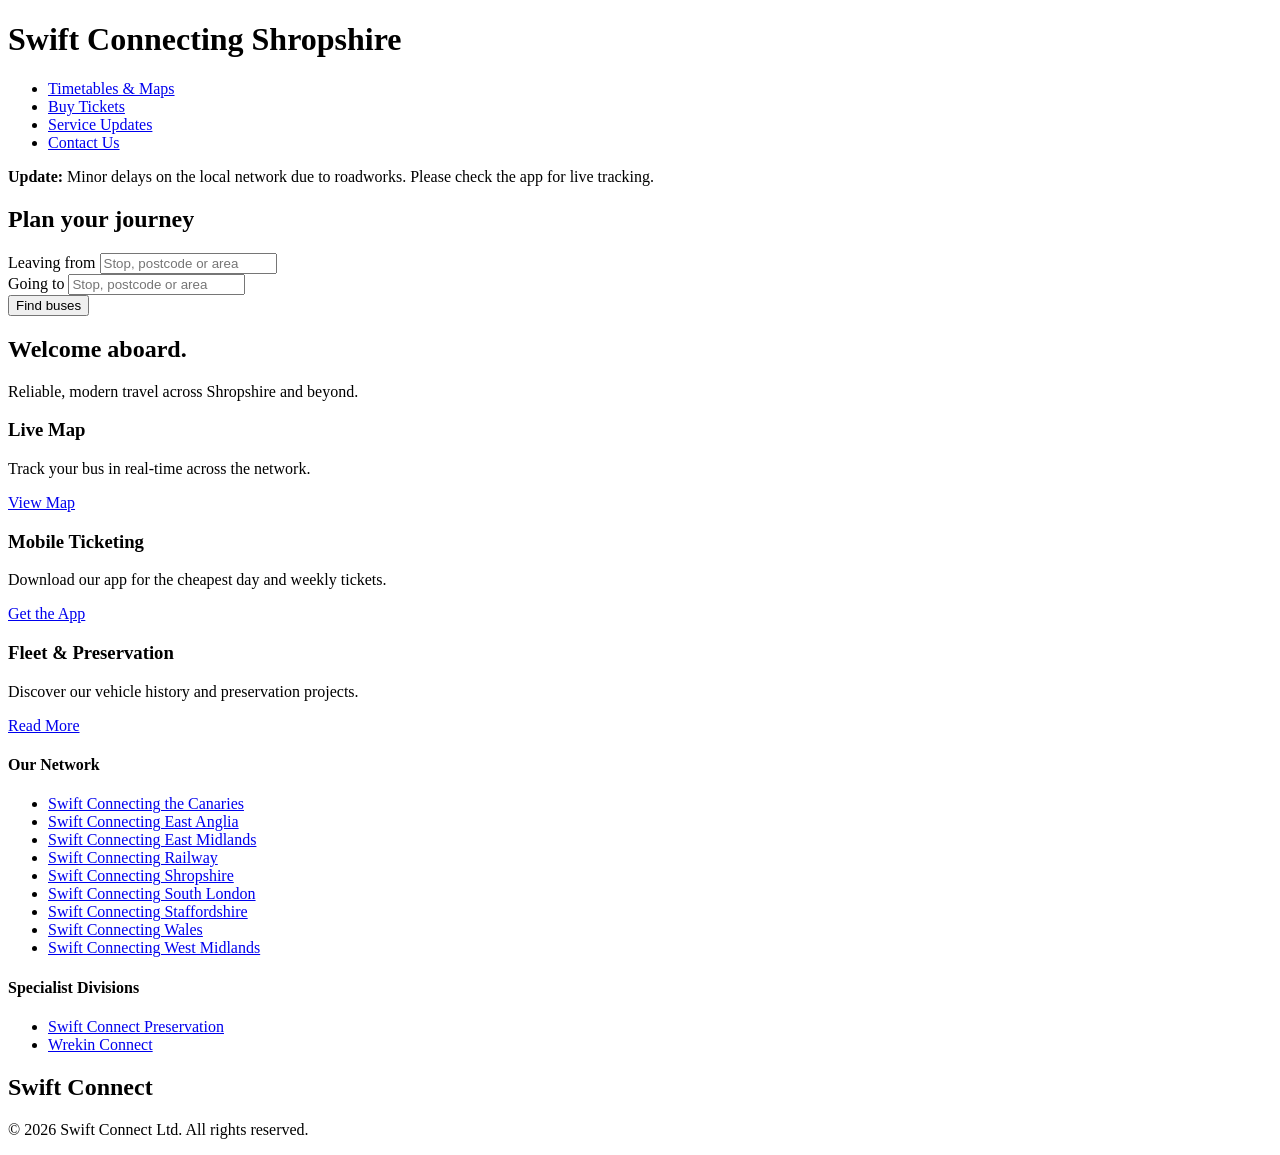
==== index.html @ 9da5bd1e "Rename index to index.html" ====
<!DOCTYPE html>
<html lang="en">
<head>
    <meta charset="UTF-8">
    <meta name="viewport" content="width=device-width, initial-scale=1.0">
    <title>Swift Connecting Shropshire | Swift Connect</title>
    <link rel="stylesheet" href="style.css">
</head>
<body>

    <!-- Top Navigation -->
    <header class="site-header">
        <div class="container header-container">
            <div class="brand-logo">
                <h1>Swift <span>Connecting Shropshire</span></h1>
            </div>
            <nav class="main-nav">
                <ul>
                    <li><a href="#">Timetables & Maps</a></li>
                    <li><a href="#">Buy Tickets</a></li>
                    <li><a href="#">Service Updates</a></li>
                    <li><a href="#">Contact Us</a></li>
                </ul>
            </nav>
        </div>
    </header>

    <!-- Service Alert Banner -->
    <div class="service-alert">
        <div class="container">
            <strong>Update:</strong> Minor delays on the local network due to roadworks. Please check the app for live tracking.
        </div>
    </div>

    <!-- Hero / Journey Planner Section -->
    <section class="hero-section">
        <div class="container hero-content">
            <div class="journey-planner">
                <h2>Plan your journey</h2>
                <form action="#" method="GET">
                    <div class="input-group">
                        <label for="from">Leaving from</label>
                        <input type="text" id="from" placeholder="Stop, postcode or area">
                    </div>
                    <div class="input-group">
                        <label for="to">Going to</label>
                        <input type="text" id="to" placeholder="Stop, postcode or area">
                    </div>
                    <button type="submit" class="btn-primary">Find buses</button>
                </form>
            </div>
            <div class="hero-text">
                <h2>Welcome aboard.</h2>
                <p>Reliable, modern travel across Shropshire and beyond.</p>
            </div>
        </div>
    </section>

    <!-- Quick Links Grid -->
    <section class="quick-links container">
        <div class="card">
            <h3>Live Map</h3>
            <p>Track your bus in real-time across the network.</p>
            <a href="#" class="btn-secondary">View Map</a>
        </div>
        <div class="card">
            <h3>Mobile Ticketing</h3>
            <p>Download our app for the cheapest day and weekly tickets.</p>
            <a href="#" class="btn-secondary">Get the App</a>
        </div>
        <div class="card">
            <h3>Fleet & Preservation</h3>
            <p>Discover our vehicle history and preservation projects.</p>
            <a href="#" class="btn-secondary">Read More</a>
        </div>
    </section>

    <!-- Footer with Network Links -->
    <footer class="site-footer">
        <div class="container footer-grid">
            <div class="footer-col">
                <h4>Our Network</h4>
                <ul class="operator-list">
                    <li><a href="#">Swift Connecting the Canaries</a></li>
                    <li><a href="#">Swift Connecting East Anglia</a></li>
                    <li><a href="#">Swift Connecting East Midlands</a></li>
                    <li><a href="#">Swift Connecting Railway</a></li>
                    <li><a href="#">Swift Connecting Shropshire</a></li>
                    <li><a href="#">Swift Connecting South London</a></li>
                    <li><a href="#">Swift Connecting Staffordshire</a></li>
                    <li><a href="#">Swift Connecting Wales</a></li>
                    <li><a href="#">Swift Connecting West Midlands</a></li>
                </ul>
            </div>
            <div class="footer-col">
                <h4>Specialist Divisions</h4>
                <ul class="operator-list">
                    <li><a href="#">Swift Connect Preservation</a></li>
                    <li><a href="#">Wrekin Connect</a></li>
                </ul>
            </div>
            <div class="footer-col brand-col">
                <h2>Swift Connect</h2>
                <p>&copy; 2026 Swift Connect Ltd. All rights reserved.</p>
            </div>
        </div>
    </footer>

</body>
</html>
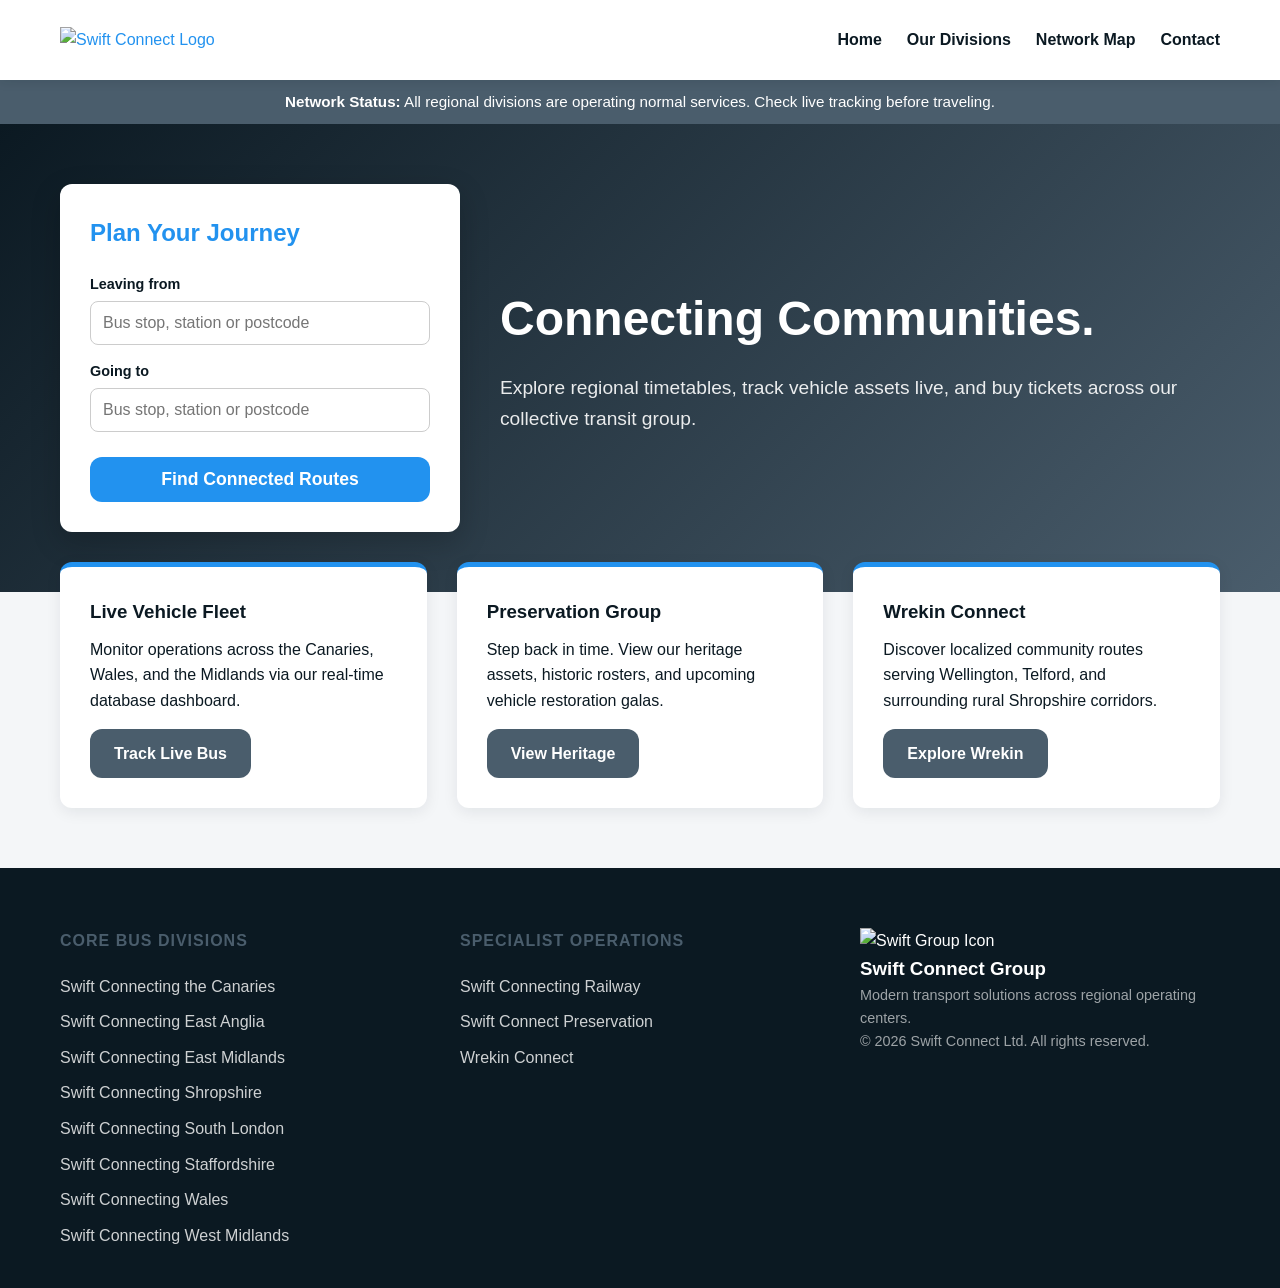
==== commit e56fa171: "Update index.html for branding and content changes" ====
--- a/index.html
+++ b/index.html
@@ -3,105 +3,104 @@
 <head>
     <meta charset="UTF-8">
     <meta name="viewport" content="width=device-width, initial-scale=1.0">
-    <title>Swift Connecting Shropshire | Swift Connect</title>
+    <title>Swift Connect | Home</title>
     <link rel="stylesheet" href="style.css">
 </head>
-<body>
+<body data-theme="swift-base">
 
-    <!-- Top Navigation -->
     <header class="site-header">
         <div class="container header-container">
             <div class="brand-logo">
-                <h1>Swift <span>Connecting Shropshire</span></h1>
+                <a href="index.html">
+                    <img src="frontswiftlogo_new.png" alt="Swift Connect Logo" class="nav-logo">
+                </a>
             </div>
             <nav class="main-nav">
                 <ul>
-                    <li><a href="#">Timetables & Maps</a></li>
-                    <li><a href="#">Buy Tickets</a></li>
-                    <li><a href="#">Service Updates</a></li>
-                    <li><a href="#">Contact Us</a></li>
+                    <li><a href="index.html" class="active">Home</a></li>
+                    <li><a href="#network">Our Divisions</a></li>
+                    <li><a href="#">Network Map</a></li>
+                    <li><a href="#">Contact</a></li>
                 </ul>
             </nav>
         </div>
     </header>
 
-    <!-- Service Alert Banner -->
     <div class="service-alert">
         <div class="container">
-            <strong>Update:</strong> Minor delays on the local network due to roadworks. Please check the app for live tracking.
+            <strong>Network Status:</strong> All regional divisions are operating normal services. Check live tracking before traveling.
         </div>
     </div>
 
-    <!-- Hero / Journey Planner Section -->
     <section class="hero-section">
         <div class="container hero-content">
             <div class="journey-planner">
-                <h2>Plan your journey</h2>
-                <form action="#" method="GET">
+                <h2>Plan Your Journey</h2>
+                <form onsubmit="event.preventDefault();">
                     <div class="input-group">
                         <label for="from">Leaving from</label>
-                        <input type="text" id="from" placeholder="Stop, postcode or area">
+                        <input type="text" id="from" placeholder="Bus stop, station or postcode">
                     </div>
                     <div class="input-group">
                         <label for="to">Going to</label>
-                        <input type="text" id="to" placeholder="Stop, postcode or area">
+                        <input type="text" id="to" placeholder="Bus stop, station or postcode">
                     </div>
-                    <button type="submit" class="btn-primary">Find buses</button>
+                    <button type="submit" class="btn-primary">Find Connected Routes</button>
                 </form>
             </div>
             <div class="hero-text">
-                <h2>Welcome aboard.</h2>
-                <p>Reliable, modern travel across Shropshire and beyond.</p>
+                <h2>Connecting Communities.</h2>
+                <p>Explore regional timetables, track vehicle assets live, and buy tickets across our collective transit group.</p>
             </div>
         </div>
     </section>
 
-    <!-- Quick Links Grid -->
-    <section class="quick-links container">
+    <main class="container quick-links">
         <div class="card">
-            <h3>Live Map</h3>
-            <p>Track your bus in real-time across the network.</p>
-            <a href="#" class="btn-secondary">View Map</a>
+            <h3>Live Vehicle Fleet</h3>
+            <p>Monitor operations across the Canaries, Wales, and the Midlands via our real-time database dashboard.</p>
+            <a href="#" class="btn-secondary">Track Live Bus</a>
         </div>
         <div class="card">
-            <h3>Mobile Ticketing</h3>
-            <p>Download our app for the cheapest day and weekly tickets.</p>
-            <a href="#" class="btn-secondary">Get the App</a>
+            <h3>Preservation Group</h3>
+            <p>Step back in time. View our heritage assets, historic rosters, and upcoming vehicle restoration galas.</p>
+            <a href="operator.html?op=Swift Connect Preservation" class="btn-secondary">View Heritage</a>
         </div>
         <div class="card">
-            <h3>Fleet & Preservation</h3>
-            <p>Discover our vehicle history and preservation projects.</p>
-            <a href="#" class="btn-secondary">Read More</a>
+            <h3>Wrekin Connect</h3>
+            <p>Discover localized community routes serving Wellington, Telford, and surrounding rural Shropshire corridors.</p>
+            <a href="operator.html?op=Wrekin Connect" class="btn-secondary">Explore Wrekin</a>
         </div>
-    </section>
+    </main>
 
-    <!-- Footer with Network Links -->
-    <footer class="site-footer">
+    <footer id="network" class="site-footer">
         <div class="container footer-grid">
             <div class="footer-col">
-                <h4>Our Network</h4>
+                <h4>Core Bus Divisions</h4>
                 <ul class="operator-list">
-                    <li><a href="#">Swift Connecting the Canaries</a></li>
-                    <li><a href="#">Swift Connecting East Anglia</a></li>
-                    <li><a href="#">Swift Connecting East Midlands</a></li>
-                    <li><a href="#">Swift Connecting Railway</a></li>
-                    <li><a href="#">Swift Connecting Shropshire</a></li>
-                    <li><a href="#">Swift Connecting South London</a></li>
-                    <li><a href="#">Swift Connecting Staffordshire</a></li>
-                    <li><a href="#">Swift Connecting Wales</a></li>
-                    <li><a href="#">Swift Connecting West Midlands</a></li>
+                    <li><a href="operator.html?op=Swift Connecting the Canaries">Swift Connecting the Canaries</a></li>
+                    <li><a href="operator.html?op=Swift Connecting East Anglia">Swift Connecting East Anglia</a></li>
+                    <li><a href="operator.html?op=Swift Connecting East Midlands">Swift Connecting East Midlands</a></li>
+                    <li><a href="operator.html?op=Swift Connecting Shropshire">Swift Connecting Shropshire</a></li>
+                    <li><a href="operator.html?op=Swift Connecting South London">Swift Connecting South London</a></li>
+                    <li><a href="operator.html?op=Swift Connecting Staffordshire">Swift Connecting Staffordshire</a></li>
+                    <li><a href="operator.html?op=Swift Connecting Wales">Swift Connecting Wales</a></li>
+                    <li><a href="operator.html?op=Swift Connecting West Midlands">Swift Connecting West Midlands</a></li>
                 </ul>
             </div>
             <div class="footer-col">
-                <h4>Specialist Divisions</h4>
+                <h4>Specialist Operations</h4>
                 <ul class="operator-list">
-                    <li><a href="#">Swift Connect Preservation</a></li>
-                    <li><a href="#">Wrekin Connect</a></li>
+                    <li><a href="operator.html?op=Swift Connecting Railway">Swift Connecting Railway</a></li>
+                    <li><a href="operator.html?op=Swift Connect Preservation">Swift Connect Preservation</a></li>
+                    <li><a href="operator.html?op=Wrekin Connect">Wrekin Connect</a></li>
                 </ul>
             </div>
             <div class="footer-col brand-col">
-                <h2>Swift Connect</h2>
-                <p>&copy; 2026 Swift Connect Ltd. All rights reserved.</p>
+                <img src="swift_white.png" alt="Swift Group Icon" class="footer-logo">
+                <h3>Swift Connect Group</h3>
+                <p>Modern transport solutions across regional operating centers.</p>
+                <p class="copyright">&copy; 2026 Swift Connect Ltd. All rights reserved.</p>
             </div>
         </div>
     </footer>
--- a/style.css
+++ b/style.css
@@ -0,0 +1,303 @@
+/* --- THEME VARIABLES (Base Swift Livery) --- */
+:root {
+    /* Mapped from image_5736ff.jpg "Swift" column */
+    --clr-bluebird: #2292ef;
+    --clr-wood-pigeon: #4a5d6c;
+    --clr-jackdaw: #0b1922;
+    --clr-herring-gull: #ffffff;
+    
+    /* Functional assignments */
+    --primary: var(--clr-bluebird);
+    --secondary: var(--clr-wood-pigeon);
+    --dark: var(--clr-jackdaw);
+    --light: var(--clr-herring-gull);
+    --bg-page: #f4f6f8;
+    
+    --radius-soft: 12px;
+    --radius-pill: 50px;
+}
+
+/* --- RESET & TYPOGRAPHY --- */
+* {
+    margin: 0;
+    padding: 0;
+    box-sizing: border-box;
+    font-family: 'Segoe UI', Roboto, Helvetica, Arial, sans-serif;
+}
+
+body {
+    background-color: var(--bg-page);
+    color: var(--dark);
+    line-height: 1.6;
+}
+
+a {
+    text-decoration: none;
+    color: var(--primary);
+}
+
+ul {
+    list-style: none;
+}
+
+.container {
+    max-width: 1200px;
+    margin: 0 auto;
+    padding: 0 20px;
+}
+
+/* --- HEADER --- */
+.site-header {
+    background-color: var(--light);
+    box-shadow: 0 2px 10px rgba(11, 25, 34, 0.1);
+    position: sticky;
+    top: 0;
+    z-index: 100;
+}
+
+.header-container {
+    display: flex;
+    justify-content: space-between;
+    align-items: center;
+    height: 80px;
+}
+
+.brand-logo h1 {
+    color: var(--primary);
+    font-size: 1.8rem;
+    font-weight: 800;
+}
+
+.brand-logo span {
+    color: var(--secondary);
+    font-size: 1.2rem;
+    font-weight: 400;
+    margin-left: 5px;
+}
+
+.main-nav ul {
+    display: flex;
+    gap: 25px;
+}
+
+.main-nav a {
+    color: var(--dark);
+    font-weight: 600;
+    transition: color 0.2s ease;
+}
+
+.main-nav a:hover {
+    color: var(--primary);
+}
+
+/* --- SERVICE ALERT --- */
+.service-alert {
+    background-color: var(--secondary);
+    color: var(--light);
+    text-align: center;
+    padding: 10px 0;
+    font-size: 0.95rem;
+}
+
+/* --- HERO & JOURNEY PLANNER --- */
+.hero-section {
+    background: linear-gradient(135deg, var(--dark) 0%, var(--secondary) 100%);
+    padding: 60px 0;
+    color: var(--light);
+}
+
+.hero-content {
+    display: flex;
+    gap: 40px;
+    align-items: center;
+}
+
+.hero-text h2 {
+    font-size: 3rem;
+    margin-bottom: 15px;
+}
+
+.hero-text p {
+    font-size: 1.2rem;
+    opacity: 0.9;
+}
+
+.journey-planner {
+    background-color: var(--light);
+    color: var(--dark);
+    padding: 30px;
+    border-radius: var(--radius-soft);
+    flex: 0 0 400px;
+    box-shadow: 0 10px 30px rgba(0,0,0,0.2);
+}
+
+.journey-planner h2 {
+    margin-bottom: 20px;
+    color: var(--primary);
+}
+
+.input-group {
+    margin-bottom: 15px;
+    display: flex;
+    flex-direction: column;
+}
+
+.input-group label {
+    font-weight: 600;
+    margin-bottom: 5px;
+    font-size: 0.9rem;
+}
+
+.input-group input {
+    padding: 12px;
+    border: 1px solid #ccc;
+    border-radius: 8px; /* Slightly tighter radius for inputs */
+    font-size: 1rem;
+}
+
+.input-group input:focus {
+    outline: 2px solid var(--primary);
+    border-color: transparent;
+}
+
+/* --- BUTTONS --- */
+.btn-primary, .btn-secondary {
+    display: inline-block;
+    padding: 12px 24px;
+    border: none;
+    border-radius: var(--radius-soft);
+    font-weight: bold;
+    cursor: pointer;
+    text-align: center;
+    transition: background 0.2s ease;
+}
+
+.btn-primary {
+    background-color: var(--primary);
+    color: var(--light);
+    width: 100%;
+    font-size: 1.1rem;
+    margin-top: 10px;
+}
+
+.btn-primary:hover {
+    background-color: #1a78c2; /* Darker shade of Bluebird */
+}
+
+.btn-secondary {
+    background-color: var(--secondary);
+    color: var(--light);
+    margin-top: 15px;
+}
+
+.btn-secondary:hover {
+    background-color: var(--dark);
+}
+
+/* --- QUICK LINKS CARDS --- */
+.quick-links {
+    display: grid;
+    grid-template-columns: repeat(3, 1fr);
+    gap: 30px;
+    margin-top: -30px; /* Pulls cards slightly over the hero section */
+    position: relative;
+    z-index: 10;
+    margin-bottom: 60px;
+}
+
+.card {
+    background-color: var(--light);
+    padding: 30px;
+    border-radius: var(--radius-soft);
+    box-shadow: 0 4px 15px rgba(11, 25, 34, 0.08);
+    border-top: 5px solid var(--primary);
+}
+
+.card h3 {
+    color: var(--dark);
+    margin-bottom: 10px;
+}
+
+/* --- FOOTER --- */
+.site-footer {
+    background-color: var(--dark);
+    color: var(--light);
+    padding: 60px 0 30px;
+}
+
+.footer-grid {
+    display: grid;
+    grid-template-columns: repeat(3, 1fr);
+    gap: 40px;
+}
+
+.footer-col h4 {
+    color: var(--secondary);
+    margin-bottom: 20px;
+    text-transform: uppercase;
+    letter-spacing: 1px;
+}
+
+.operator-list li {
+    margin-bottom: 10px;
+}
+
+.operator-list a {
+    color: var(--light);
+    opacity: 0.8;
+}
+
+.operator-list a:hover {
+    opacity: 1;
+    color: var(--primary);
+}
+
+.brand-col h2 {
+    color: var(--primary);
+    margin-bottom: 10px;
+}
+
+.brand-col p {
+    opacity: 0.6;
+    font-size: 0.9rem;
+}
+
+/* Base Swift Livery */
+body[data-theme="swift-base"] {
+    --primary: #2292ef;    /* Bluebird */
+    --secondary: #4a5d6c;  /* Wood Pigeon */
+    --dark: #0b1922;       /* Jackdaw */
+}
+
+/* Swift Electric Livery */
+body[data-theme="swift-electric"] {
+    --primary: #26cc78;    /* Parakeet */
+    --secondary: #2292ef;  /* Bluebird */
+    --dark: #0b1922;       /* Jackdaw */
+}
+
+/* Swift Express Livery */
+body[data-theme="swift-express"] {
+    --primary: #c31b6b;    /* Australian Robin */
+    --secondary: #4b5164;  /* Nuthatch */
+    --dark: #0b1321;       /* Crow */
+}
+
+/* Classic Livery */
+body[data-theme="swift-classic"] {
+    --primary: #06b9ff;    /* Blue Tit */
+    --secondary: #0c47ea;  /* Blue Jay */
+    --dark: #141623;       /* Rook */
+}
+
+/* Wrekin Connect */
+body[data-theme="wrekin"] {
+    --primary: #f46300;    /* Chaffinch */
+    --secondary: #4a5d6c;  /* Wood Pigeon */
+    --dark: #0b1922;
+}
+
+.operator-hero {
+    background: linear-gradient(135deg, var(--dark) 0%, var(--primary) 100%);
+    padding: 80px 0;
+}
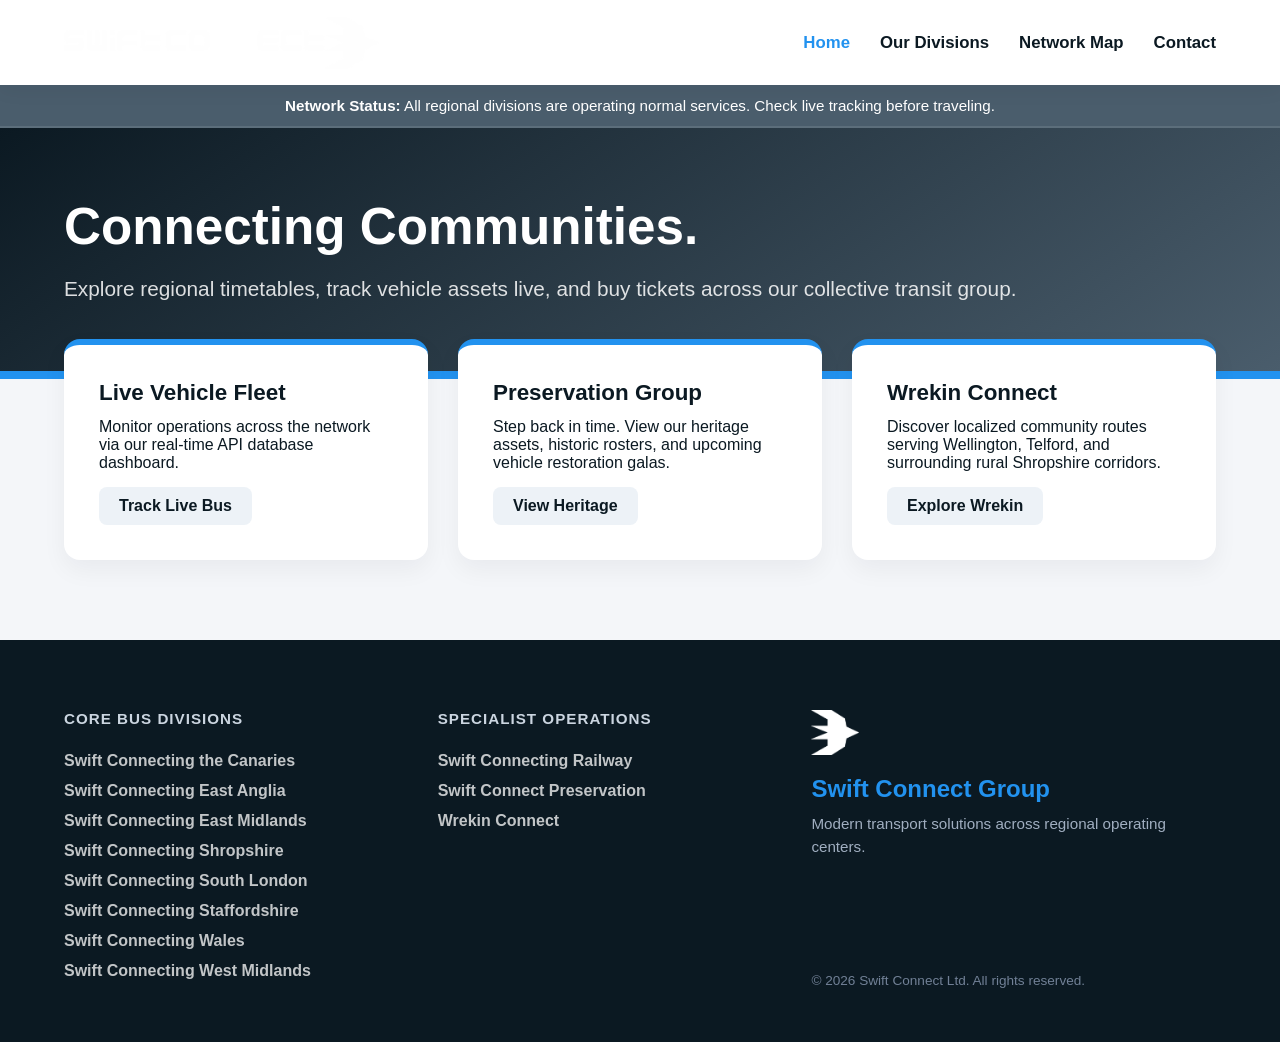
==== commit 1cfb8a82: "Update navigation links and hero section content" ====
--- a/index.html
+++ b/index.html
@@ -18,9 +18,9 @@
             <nav class="main-nav">
                 <ul>
                     <li><a href="index.html" class="active">Home</a></li>
-                    <li><a href="#network">Our Divisions</a></li>
-                    <li><a href="#">Network Map</a></li>
-                    <li><a href="#">Contact</a></li>
+                    <li><a href="divisions.html">Our Divisions</a></li>
+                    <li><a href="map.html">Network Map</a></li>
+                    <li><a href="contact.html">Contact</a></li>
                 </ul>
             </nav>
         </div>
@@ -33,21 +33,7 @@
     </div>
 
     <section class="hero-section">
-        <div class="container hero-content">
-            <div class="journey-planner">
-                <h2>Plan Your Journey</h2>
-                <form onsubmit="event.preventDefault();">
-                    <div class="input-group">
-                        <label for="from">Leaving from</label>
-                        <input type="text" id="from" placeholder="Bus stop, station or postcode">
-                    </div>
-                    <div class="input-group">
-                        <label for="to">Going to</label>
-                        <input type="text" id="to" placeholder="Bus stop, station or postcode">
-                    </div>
-                    <button type="submit" class="btn-primary">Find Connected Routes</button>
-                </form>
-            </div>
+        <div class="container hero-content centered-hero">
             <div class="hero-text">
                 <h2>Connecting Communities.</h2>
                 <p>Explore regional timetables, track vehicle assets live, and buy tickets across our collective transit group.</p>
@@ -58,8 +44,8 @@
     <main class="container quick-links">
         <div class="card">
             <h3>Live Vehicle Fleet</h3>
-            <p>Monitor operations across the Canaries, Wales, and the Midlands via our real-time database dashboard.</p>
-            <a href="#" class="btn-secondary">Track Live Bus</a>
+            <p>Monitor operations across the network via our real-time API database dashboard.</p>
+            <a href="live.html" class="btn-secondary">Track Live Bus</a>
         </div>
         <div class="card">
             <h3>Preservation Group</h3>
@@ -73,7 +59,7 @@
         </div>
     </main>
 
-    <footer id="network" class="site-footer">
+    <footer class="site-footer">
         <div class="container footer-grid">
             <div class="footer-col">
                 <h4>Core Bus Divisions</h4>
--- a/style.css
+++ b/style.css
@@ -1,250 +1,417 @@
-/* --- THEME VARIABLES (Base Swift Livery) --- */
+/* ==========================================
+   LIVERY COLOR THEME MAPPINGS 
+   ========================================== */
 :root {
-    /* Mapped from image_5736ff.jpg "Swift" column */
+    /* Swift Standard Base Palette */
     --clr-bluebird: #2292ef;
     --clr-wood-pigeon: #4a5d6c;
     --clr-jackdaw: #0b1922;
     --clr-herring-gull: #ffffff;
-    
-    /* Functional assignments */
+    --clr-canvas: #f4f6f9;
+
+    /* Theme Engine Variables */
     --primary: var(--clr-bluebird);
     --secondary: var(--clr-wood-pigeon);
     --dark: var(--clr-jackdaw);
     --light: var(--clr-herring-gull);
-    --bg-page: #f4f6f8;
+    --bg-body: var(--clr-canvas);
     
+    /* Global Curves - Rounded transport design styling */
     --radius-soft: 12px;
-    --radius-pill: 50px;
-}
-
-/* --- RESET & TYPOGRAPHY --- */
+    --radius-card: 16px;
+}
+
+/* Theme Variant Overrides */
+body[data-theme="swift-express"] {
+    --primary: #c31b6b;   /* Australian Robin Pink */
+    --secondary: #4b5164; /* Nuthatch Grey */
+    --dark: #0b1321;      /* Crow Deep Dark */
+}
+
+body[data-theme="wrekin"] {
+    --primary: #f46300;   /* Chaffinch Orange */
+    --secondary: #4a5d6c; /* Wood Pigeon */
+    --dark: #0b1922;
+}
+
+body[data-theme="swift-rail"] {
+    --primary: #5a3dba;   /* Custom Railway Purple */
+    --secondary: #333d47;
+    --dark: #0d0a1a;
+}
+
+body[data-theme="swift-classic"] {
+    --primary: #0c47ea;   /* Heritage Dark Blue */
+    --secondary: #718096;
+    --dark: #1a202c;
+}
+
+/* ==========================================
+   GLOBAL RESET & BASICS
+   ========================================== */
 * {
     margin: 0;
     padding: 0;
     box-sizing: border-box;
-    font-family: 'Segoe UI', Roboto, Helvetica, Arial, sans-serif;
+    font-family: 'Segoe UI', -apple-system, BlinkMacSystemFont, Roboto, sans-serif;
 }
 
 body {
-    background-color: var(--bg-page);
-    color: var(--dark);
-    line-height: 1.6;
-}
-
-a {
-    text-decoration: none;
-    color: var(--primary);
-}
-
-ul {
-    list-style: none;
+    background-color: var(--bg-body);
+    color: var(--dark);
+    display: flex;
+    flex-direction: column;
+    min-height: 100vh;
 }
 
 .container {
     max-width: 1200px;
     margin: 0 auto;
-    padding: 0 20px;
-}
-
-/* --- HEADER --- */
+    padding: 0 24px;
+    width: 100%;
+}
+
+.hidden {
+    display: none !important;
+}
+
+/* ==========================================
+   HEADER NAVIGATION
+   ========================================== */
 .site-header {
     background-color: var(--light);
-    box-shadow: 0 2px 10px rgba(11, 25, 34, 0.1);
+    box-shadow: 0 4px 20px rgba(11, 25, 34, 0.06);
     position: sticky;
     top: 0;
-    z-index: 100;
+    z-index: 1000;
 }
 
 .header-container {
     display: flex;
     justify-content: space-between;
     align-items: center;
-    height: 80px;
-}
-
-.brand-logo h1 {
+    height: 85px;
+}
+
+.nav-logo {
+    height: 52px;
+    width: auto;
+    display: block;
+}
+
+.main-nav ul {
+    display: flex;
+    gap: 30px;
+    list-style: none;
+}
+
+.main-nav a {
+    color: var(--dark);
+    font-weight: 700;
+    text-decoration: none;
+    font-size: 1.05rem;
+    transition: color 0.2s ease;
+}
+
+.main-nav a:hover, .main-nav a.active {
     color: var(--primary);
-    font-size: 1.8rem;
-    font-weight: 800;
-}
-
-.brand-logo span {
-    color: var(--secondary);
-    font-size: 1.2rem;
-    font-weight: 400;
-    margin-left: 5px;
-}
-
-.main-nav ul {
-    display: flex;
-    gap: 25px;
-}
-
-.main-nav a {
-    color: var(--dark);
-    font-weight: 600;
-    transition: color 0.2s ease;
-}
-
-.main-nav a:hover {
-    color: var(--primary);
-}
-
-/* --- SERVICE ALERT --- */
+}
+
+/* Alert Banner */
 .service-alert {
     background-color: var(--secondary);
     color: var(--light);
+    padding: 12px 0;
+    font-size: 0.95rem;
     text-align: center;
-    padding: 10px 0;
-    font-size: 0.95rem;
-}
-
-/* --- HERO & JOURNEY PLANNER --- */
+    border-bottom: 2px solid rgba(255,255,255,0.1);
+}
+
+/* ==========================================
+   HERO / BANNER LAYOUTS
+   ========================================== */
 .hero-section {
-    background: linear-gradient(135deg, var(--dark) 0%, var(--secondary) 100%);
-    padding: 60px 0;
-    color: var(--light);
+    background: linear-gradient(145deg, var(--dark) 0%, var(--secondary) 100%);
+    color: var(--light);
+    padding: 70px 0;
+    border-bottom: 8px solid var(--primary);
 }
 
 .hero-content {
     display: flex;
-    gap: 40px;
+    gap: 50px;
     align-items: center;
 }
 
 .hero-text h2 {
-    font-size: 3rem;
-    margin-bottom: 15px;
+    font-size: 3.2rem;
+    line-height: 1.15;
+    margin-bottom: 20px;
+    font-weight: 800;
 }
 
 .hero-text p {
-    font-size: 1.2rem;
+    font-size: 1.3rem;
+    opacity: 0.85;
+}
+
+/* Dynamic Operator Banner Settings */
+.operator-banner {
+    padding: 50px 0;
+}
+
+.banner-flex {
+    display: flex;
+    justify-content: space-between;
+    align-items: center;
+}
+
+#operator-title-name {
+    font-size: 2.8rem;
+    font-weight: 800;
+    margin-top: 5px;
+}
+
+.badge {
+    background-color: var(--primary);
+    color: var(--light);
+    padding: 6px 14px;
+    border-radius: 30px;
+    font-size: 0.85rem;
+    font-weight: 700;
+    text-transform: uppercase;
+    letter-spacing: 0.5px;
+    display: inline-block;
+}
+
+.branding-accent-img {
+    height: 70px;
     opacity: 0.9;
 }
 
+/* ==========================================
+   JOURNEY PLANNER WIDGET CONTAINER
+   ========================================== */
 .journey-planner {
     background-color: var(--light);
     color: var(--dark);
-    padding: 30px;
-    border-radius: var(--radius-soft);
-    flex: 0 0 400px;
-    box-shadow: 0 10px 30px rgba(0,0,0,0.2);
+    padding: 35px;
+    border-radius: var(--radius-card);
+    flex: 0 0 420px;
+    box-shadow: 0 15px 35px rgba(0, 0, 0, 0.25);
 }
 
 .journey-planner h2 {
+    font-size: 1.6rem;
     margin-bottom: 20px;
-    color: var(--primary);
+    color: var(--dark);
+    font-weight: 800;
 }
 
 .input-group {
-    margin-bottom: 15px;
+    margin-bottom: 18px;
     display: flex;
     flex-direction: column;
 }
 
 .input-group label {
-    font-weight: 600;
-    margin-bottom: 5px;
+    font-weight: 700;
+    margin-bottom: 6px;
     font-size: 0.9rem;
+    color: var(--secondary);
 }
 
 .input-group input {
-    padding: 12px;
-    border: 1px solid #ccc;
-    border-radius: 8px; /* Slightly tighter radius for inputs */
+    padding: 14px;
+    border: 2px solid #e2e8f0;
+    border-radius: 8px;
     font-size: 1rem;
+    font-weight: 500;
+    transition: border-color 0.2s;
 }
 
 .input-group input:focus {
-    outline: 2px solid var(--primary);
-    border-color: transparent;
-}
-
-/* --- BUTTONS --- */
-.btn-primary, .btn-secondary {
-    display: inline-block;
-    padding: 12px 24px;
-    border: none;
-    border-radius: var(--radius-soft);
-    font-weight: bold;
-    cursor: pointer;
-    text-align: center;
-    transition: background 0.2s ease;
-}
-
+    outline: none;
+    border-color: var(--primary);
+}
+
+/* Buttons */
 .btn-primary {
     background-color: var(--primary);
     color: var(--light);
+    border: none;
     width: 100%;
+    padding: 15px;
     font-size: 1.1rem;
-    margin-top: 10px;
+    font-weight: 700;
+    border-radius: var(--radius-soft);
+    cursor: pointer;
+    box-shadow: 0 4px 12px rgba(0,0,0,0.1);
+    transition: transform 0.1s, opacity 0.2s;
 }
 
 .btn-primary:hover {
-    background-color: #1a78c2; /* Darker shade of Bluebird */
+    opacity: 0.95;
+}
+
+.btn-primary:active {
+    transform: scale(0.99);
 }
 
 .btn-secondary {
-    background-color: var(--secondary);
-    color: var(--light);
+    display: inline-block;
+    background-color: #edf2f7;
+    color: var(--dark);
+    border: none;
+    padding: 10px 20px;
+    font-weight: 700;
+    text-decoration: none;
+    border-radius: 8px;
     margin-top: 15px;
+    transition: background 0.2s;
 }
 
 .btn-secondary:hover {
-    background-color: var(--dark);
-}
-
-/* --- QUICK LINKS CARDS --- */
+    background-color: #e2e8f0;
+}
+
+/* ==========================================
+   GRID DESIGNS & CONTENT CARDS
+   ========================================== */
 .quick-links {
     display: grid;
     grid-template-columns: repeat(3, 1fr);
     gap: 30px;
-    margin-top: -30px; /* Pulls cards slightly over the hero section */
+    margin-top: -40px;
+    margin-bottom: 80px;
     position: relative;
     z-index: 10;
-    margin-bottom: 60px;
 }
 
 .card {
     background-color: var(--light);
-    padding: 30px;
-    border-radius: var(--radius-soft);
-    box-shadow: 0 4px 15px rgba(11, 25, 34, 0.08);
-    border-top: 5px solid var(--primary);
+    padding: 35px;
+    border-radius: var(--radius-card);
+    box-shadow: 0 10px 25px rgba(11, 25, 34, 0.05);
+    border-top: 6px solid var(--primary);
 }
 
 .card h3 {
-    color: var(--dark);
-    margin-bottom: 10px;
-}
-
-/* --- FOOTER --- */
+    font-size: 1.4rem;
+    margin-bottom: 12px;
+    color: var(--dark);
+}
+
+/* Full Width Subpage Content Details Box */
+.page-content {
+    margin-top: 40px;
+    margin-bottom: 80px;
+}
+
+.data-display-card {
+    border-top: 6px solid var(--primary);
+}
+
+.card-header-bar {
+    display: flex;
+    justify-content: space-between;
+    align-items: center;
+    border-bottom: 2px solid #edf2f7;
+    padding-bottom: 15px;
+    margin-bottom: 20px;
+}
+
+.status-indicator-dot {
+    width: 12px;
+    height: 12px;
+    background-color: #48bb78;
+    border-radius: 50%;
+    display: inline-block;
+}
+
+.intro-text {
+    font-size: 1.1rem;
+    color: var(--secondary);
+    margin-bottom: 30px;
+}
+
+/* Responsive Structural Data Field Key/Values Grid */
+.data-grid {
+    display: grid;
+    grid-template-columns: repeat(2, 1fr);
+    gap: 20px;
+}
+
+.data-item-row {
+    background-color: #f8fafc;
+    padding: 16px 20px;
+    border-radius: 8px;
+    border-left: 4px solid var(--secondary);
+}
+
+.data-label {
+    font-size: 0.85rem;
+    font-weight: 700;
+    text-transform: uppercase;
+    color: var(--secondary);
+    letter-spacing: 0.5px;
+}
+
+.data-value {
+    font-size: 1.2rem;
+    font-weight: 600;
+    margin-top: 4px;
+    color: var(--dark);
+}
+
+/* State messaging UI */
+.loading-spinner-box, .error-box {
+    padding: 40px;
+    text-align: center;
+    font-size: 1.1rem;
+    font-weight: 600;
+    color: var(--secondary);
+}
+
+/* ==========================================
+   FOOTER PATTERNS
+   ========================================== */
 .site-footer {
     background-color: var(--dark);
     color: var(--light);
-    padding: 60px 0 30px;
+    padding: 70px 0 50px;
+    margin-top: auto;
 }
 
 .footer-grid {
     display: grid;
-    grid-template-columns: repeat(3, 1fr);
-    gap: 40px;
+    grid-template-columns: 1.2fr 1.2fr 1.5fr;
+    gap: 50px;
 }
 
 .footer-col h4 {
-    color: var(--secondary);
-    margin-bottom: 20px;
+    color: #cbd5e0;
+    font-size: 0.95rem;
     text-transform: uppercase;
     letter-spacing: 1px;
+    margin-bottom: 25px;
+    font-weight: 800;
+}
+
+.operator-list {
+    list-style: none;
 }
 
 .operator-list li {
-    margin-bottom: 10px;
+    margin-bottom: 12px;
 }
 
 .operator-list a {
     color: var(--light);
-    opacity: 0.8;
+    text-decoration: none;
+    opacity: 0.75;
+    font-weight: 600;
+    transition: opacity 0.2s, color 0.2s;
 }
 
 .operator-list a:hover {
@@ -252,52 +419,56 @@
     color: var(--primary);
 }
 
-.brand-col h2 {
+.brand-col {
+    display: flex;
+    flex-direction: column;
+    align-items: flex-start;
+}
+
+.footer-logo {
+    height: 45px;
+    margin-bottom: 20px;
+}
+
+.brand-col h3 {
+    font-size: 1.5rem;
+    margin-bottom: 10px;
     color: var(--primary);
-    margin-bottom: 10px;
 }
 
 .brand-col p {
-    opacity: 0.6;
-    font-size: 0.9rem;
-}
-
-/* Base Swift Livery */
-body[data-theme="swift-base"] {
-    --primary: #2292ef;    /* Bluebird */
-    --secondary: #4a5d6c;  /* Wood Pigeon */
-    --dark: #0b1922;       /* Jackdaw */
-}
-
-/* Swift Electric Livery */
-body[data-theme="swift-electric"] {
-    --primary: #26cc78;    /* Parakeet */
-    --secondary: #2292ef;  /* Bluebird */
-    --dark: #0b1922;       /* Jackdaw */
-}
-
-/* Swift Express Livery */
-body[data-theme="swift-express"] {
-    --primary: #c31b6b;    /* Australian Robin */
-    --secondary: #4b5164;  /* Nuthatch */
-    --dark: #0b1321;       /* Crow */
-}
-
-/* Classic Livery */
-body[data-theme="swift-classic"] {
-    --primary: #06b9ff;    /* Blue Tit */
-    --secondary: #0c47ea;  /* Blue Jay */
-    --dark: #141623;       /* Rook */
-}
-
-/* Wrekin Connect */
-body[data-theme="wrekin"] {
-    --primary: #f46300;    /* Chaffinch */
-    --secondary: #4a5d6c;  /* Wood Pigeon */
-    --dark: #0b1922;
-}
-
-.operator-hero {
-    background: linear-gradient(135deg, var(--dark) 0%, var(--primary) 100%);
-    padding: 80px 0;
-}
+    color: #a0aec0;
+    font-size: 0.95rem;
+    line-height: 1.5;
+}
+
+.brand-col .copyright {
+    margin-top: auto;
+    font-size: 0.85rem;
+    color: #718096;
+}
+
+/* ==========================================
+   RESPONSIVE DESIGN RULES
+   ========================================== */
+@media (max-width: 992px) {
+    .hero-content {
+        flex-direction: column;
+        text-align: center;
+    }
+    .journey-planner {
+        width: 100%;
+        flex: none;
+    }
+    .quick-links, .footer-grid {
+        grid-template-columns: 1fr;
+    }
+    .data-grid {
+        grid-template-columns: 1fr;
+    }
+    .banner-flex {
+        flex-direction: column;
+        align-items: flex-start;
+        gap: 20px;
+    }
+}
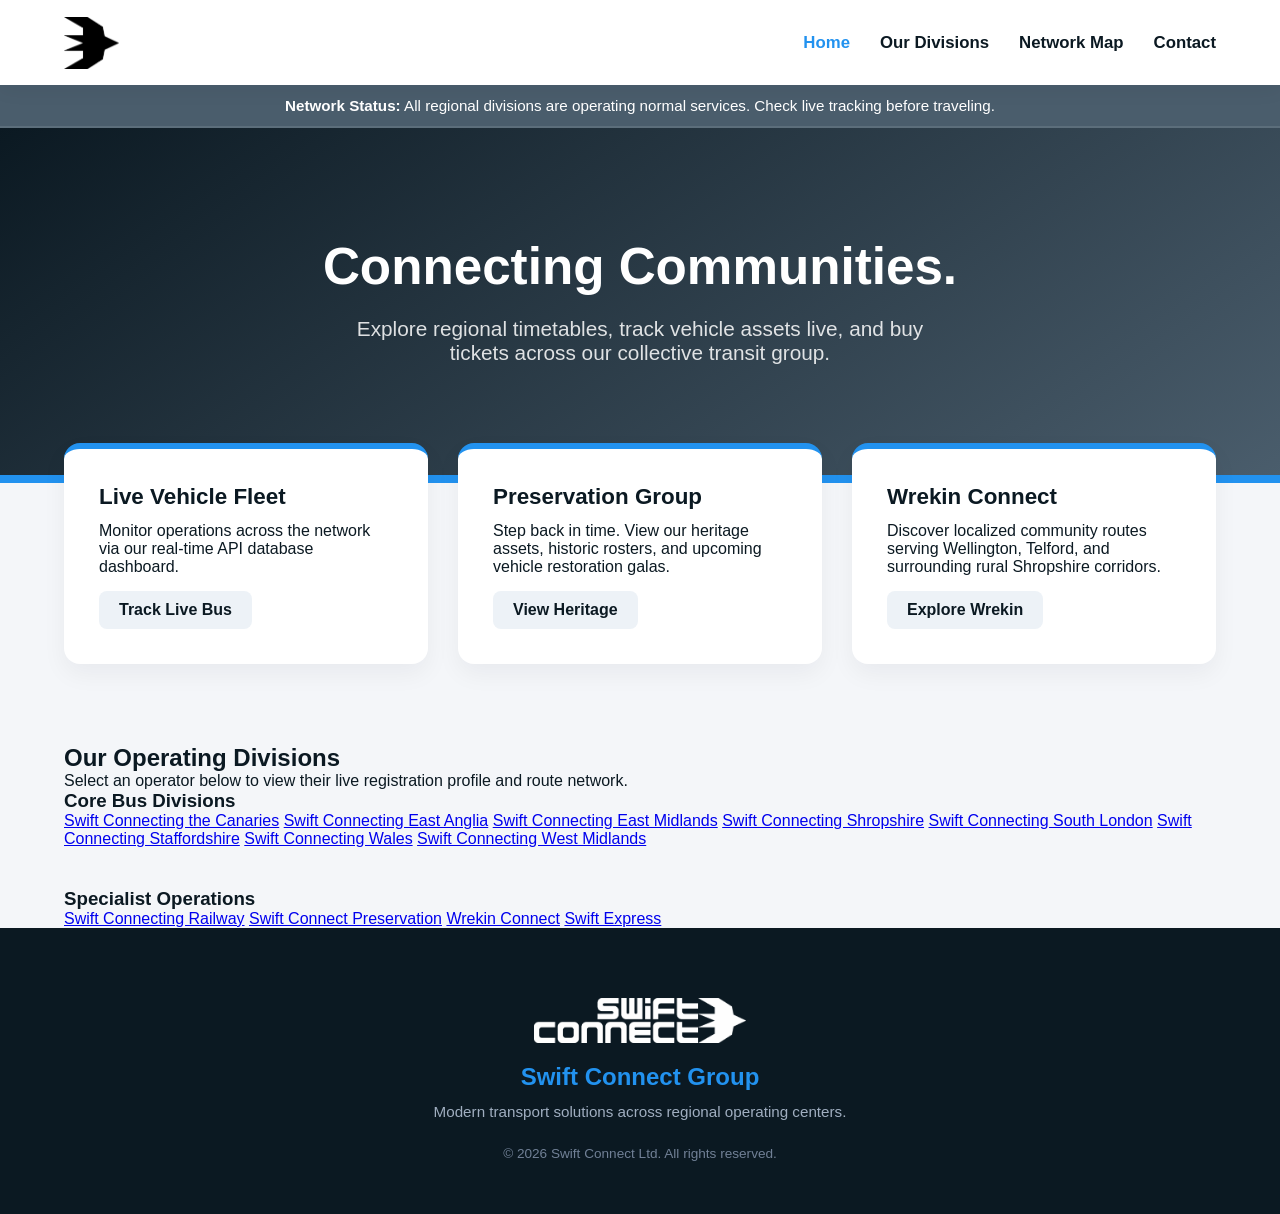
==== commit 8ae70684: "Update index.html with operating divisions section Added a new section for operating divisions and u" ====
--- a/index.html
+++ b/index.html
@@ -12,7 +12,7 @@
         <div class="container header-container">
             <div class="brand-logo">
                 <a href="index.html">
-                    <img src="frontswiftlogo_new.png" alt="Swift Connect Logo" class="nav-logo">
+                    <img src="Swift Connect Icon Black.png" alt="Swift Connect Logo" class="nav-logo">
                 </a>
             </div>
             <nav class="main-nav">
@@ -59,34 +59,40 @@
         </div>
     </main>
 
+    <section class="container network-directory">
+        <div class="directory-header">
+            <h2>Our Operating Divisions</h2>
+            <p>Select an operator below to view their live registration profile and route network.</p>
+        </div>
+        
+        <h3 class="directory-subtitle">Core Bus Divisions</h3>
+        <div class="directory-grid">
+            <a href="operator.html?op=Swift Connecting the Canaries" class="directory-card">Swift Connecting the Canaries</a>
+            <a href="operator.html?op=Swift Connecting East Anglia" class="directory-card">Swift Connecting East Anglia</a>
+            <a href="operator.html?op=Swift Connecting East Midlands" class="directory-card">Swift Connecting East Midlands</a>
+            <a href="operator.html?op=Swift Connecting Shropshire" class="directory-card">Swift Connecting Shropshire</a>
+            <a href="operator.html?op=Swift Connecting South London" class="directory-card">Swift Connecting South London</a>
+            <a href="operator.html?op=Swift Connecting Staffordshire" class="directory-card">Swift Connecting Staffordshire</a>
+            <a href="operator.html?op=Swift Connecting Wales" class="directory-card">Swift Connecting Wales</a>
+            <a href="operator.html?op=Swift Connecting West Midlands" class="directory-card">Swift Connecting West Midlands</a>
+        </div>
+
+        <h3 class="directory-subtitle" style="margin-top: 40px;">Specialist Operations</h3>
+        <div class="directory-grid">
+            <a href="operator.html?op=Swift Connecting Railway" class="directory-card highlight-rail">Swift Connecting Railway</a>
+            <a href="operator.html?op=Swift Connect Preservation" class="directory-card highlight-classic">Swift Connect Preservation</a>
+            <a href="operator.html?op=Wrekin Connect" class="directory-card highlight-wrekin">Wrekin Connect</a>
+            <a href="operator.html?op=Swift Express" class="directory-card highlight-express">Swift Express</a>
+        </div>
+    </section>
+
     <footer class="site-footer">
-        <div class="container footer-grid">
-            <div class="footer-col">
-                <h4>Core Bus Divisions</h4>
-                <ul class="operator-list">
-                    <li><a href="operator.html?op=Swift Connecting the Canaries">Swift Connecting the Canaries</a></li>
-                    <li><a href="operator.html?op=Swift Connecting East Anglia">Swift Connecting East Anglia</a></li>
-                    <li><a href="operator.html?op=Swift Connecting East Midlands">Swift Connecting East Midlands</a></li>
-                    <li><a href="operator.html?op=Swift Connecting Shropshire">Swift Connecting Shropshire</a></li>
-                    <li><a href="operator.html?op=Swift Connecting South London">Swift Connecting South London</a></li>
-                    <li><a href="operator.html?op=Swift Connecting Staffordshire">Swift Connecting Staffordshire</a></li>
-                    <li><a href="operator.html?op=Swift Connecting Wales">Swift Connecting Wales</a></li>
-                    <li><a href="operator.html?op=Swift Connecting West Midlands">Swift Connecting West Midlands</a></li>
-                </ul>
-            </div>
-            <div class="footer-col">
-                <h4>Specialist Operations</h4>
-                <ul class="operator-list">
-                    <li><a href="operator.html?op=Swift Connecting Railway">Swift Connecting Railway</a></li>
-                    <li><a href="operator.html?op=Swift Connect Preservation">Swift Connect Preservation</a></li>
-                    <li><a href="operator.html?op=Wrekin Connect">Wrekin Connect</a></li>
-                </ul>
-            </div>
-            <div class="footer-col brand-col">
-                <img src="swift_white.png" alt="Swift Group Icon" class="footer-logo">
+        <div class="container footer-grid" style="grid-template-columns: 1fr; text-align: center;">
+            <div class="footer-col brand-col" style="align-items: center;">
+                <img src="Swift Connect White Full.png" alt="Swift Group Icon" class="footer-logo">
                 <h3>Swift Connect Group</h3>
                 <p>Modern transport solutions across regional operating centers.</p>
-                <p class="copyright">&copy; 2026 Swift Connect Ltd. All rights reserved.</p>
+                <p class="copyright" style="margin-top: 20px;">&copy; 2026 Swift Connect Ltd. All rights reserved.</p>
             </div>
         </div>
     </footer>
--- a/style.css
+++ b/style.css
@@ -143,6 +143,12 @@
     align-items: center;
 }
 
+.centered-hero {
+    justify-content: center;
+    text-align: center;
+    padding: 40px 0;
+}
+
 .hero-text h2 {
     font-size: 3.2rem;
     line-height: 1.15;
@@ -153,6 +159,11 @@
 .hero-text p {
     font-size: 1.3rem;
     opacity: 0.85;
+}
+
+.centered-hero .hero-text p {
+    max-width: 600px;
+    margin: 0 auto;
 }
 
 /* Dynamic Operator Banner Settings */
@@ -190,28 +201,13 @@
 }
 
 /* ==========================================
-   JOURNEY PLANNER WIDGET CONTAINER
-   ========================================== */
-.journey-planner {
-    background-color: var(--light);
-    color: var(--dark);
-    padding: 35px;
-    border-radius: var(--radius-card);
-    flex: 0 0 420px;
-    box-shadow: 0 15px 35px rgba(0, 0, 0, 0.25);
-}
-
-.journey-planner h2 {
-    font-size: 1.6rem;
-    margin-bottom: 20px;
-    color: var(--dark);
-    font-weight: 800;
-}
-
+   GENERAL UI COMPONENTS (Inputs & Buttons)
+   ========================================== */
 .input-group {
     margin-bottom: 18px;
     display: flex;
     flex-direction: column;
+    text-align: left;
 }
 
 .input-group label {
@@ -230,12 +226,11 @@
     transition: border-color 0.2s;
 }
 
-.input-group input:focus {
+.input-group input:focus, .input-group textarea:focus {
     outline: none;
     border-color: var(--primary);
 }
 
-/* Buttons */
 .btn-primary {
     background-color: var(--primary);
     color: var(--light);
@@ -294,6 +289,15 @@
     border-radius: var(--radius-card);
     box-shadow: 0 10px 25px rgba(11, 25, 34, 0.05);
     border-top: 6px solid var(--primary);
+    text-decoration: none;
+    color: var(--dark);
+    display: block;
+    transition: transform 0.2s ease, box-shadow 0.2s ease;
+}
+
+a.card:hover {
+    transform: translateY(-5px);
+    box-shadow: 0 15px 35px rgba(11, 25, 34, 0.1);
 }
 
 .card h3 {
@@ -302,7 +306,46 @@
     color: var(--dark);
 }
 
-/* Full Width Subpage Content Details Box */
+/* ==========================================
+   SIMPLE PAGES & LIVE FLEET TRACKING
+   ========================================== */
+.simple-page-header {
+    background-color: var(--dark);
+    color: var(--light);
+    padding: 60px 0;
+    text-align: center;
+    border-bottom: 6px solid var(--primary);
+}
+
+.simple-page-header h1 {
+    font-size: 2.5rem;
+    margin-bottom: 10px;
+}
+
+.simple-page-content {
+    padding: 60px 20px;
+    min-height: 40vh;
+}
+
+.fleet-grid {
+    display: grid;
+    grid-template-columns: repeat(auto-fill, minmax(250px, 1fr));
+    gap: 20px;
+}
+
+.fleet-card {
+    padding: 20px;
+    border-top: 4px solid var(--primary);
+}
+
+.fleet-card h3 {
+    font-size: 1.2rem;
+    margin-bottom: 5px;
+}
+
+/* ==========================================
+   DATA DISPLAYS (Operator Info Page)
+   ========================================== */
 .page-content {
     margin-top: 40px;
     margin-bottom: 80px;
@@ -335,7 +378,6 @@
     margin-bottom: 30px;
 }
 
-/* Responsive Structural Data Field Key/Values Grid */
 .data-grid {
     display: grid;
     grid-template-columns: repeat(2, 1fr);
@@ -362,6 +404,7 @@
     font-weight: 600;
     margin-top: 4px;
     color: var(--dark);
+    word-break: break-word;
 }
 
 /* State messaging UI */
@@ -373,6 +416,10 @@
     color: var(--secondary);
 }
 
+.error-box {
+    color: #e53e3e;
+}
+
 /* ==========================================
    FOOTER PATTERNS
    ========================================== */
@@ -455,10 +502,6 @@
     .hero-content {
         flex-direction: column;
         text-align: center;
-    }
-    .journey-planner {
-        width: 100%;
-        flex: none;
     }
     .quick-links, .footer-grid {
         grid-template-columns: 1fr;
@@ -471,4 +514,7 @@
         align-items: flex-start;
         gap: 20px;
     }
-}
+    .main-nav ul {
+        display: none; /* In a real app, this would be replaced with a hamburger menu */
+    }
+}
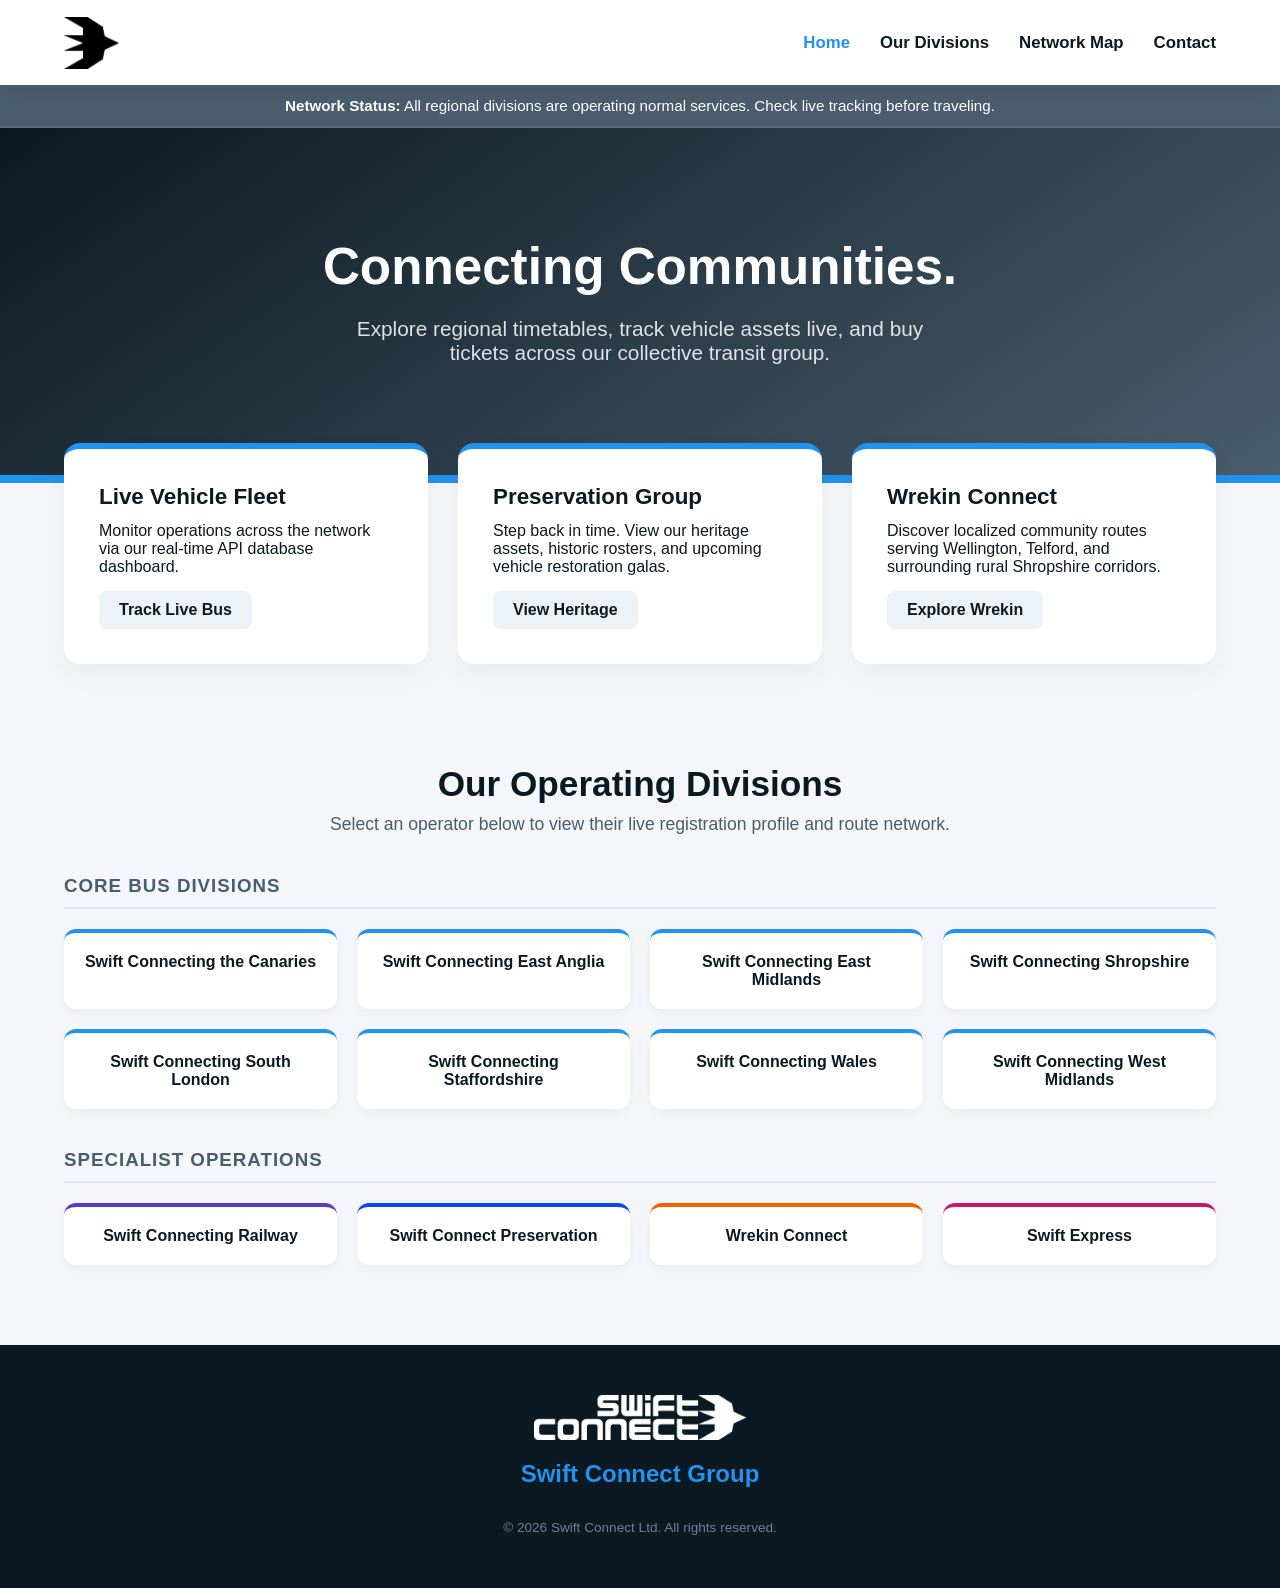
==== commit 4738eefb: "Modify logo for dynamic updates and footer text Updated the logo image to use an ID for dynamic chan" ====
--- a/index.html
+++ b/index.html
@@ -12,7 +12,7 @@
         <div class="container header-container">
             <div class="brand-logo">
                 <a href="index.html">
-                    <img src="Swift Connect Icon Black.png" alt="Swift Connect Logo" class="nav-logo">
+                    <img id="dynamic-logo" src="Swift Connect Icon Black.png" alt="Swift Connect Logo" class="nav-logo">
                 </a>
             </div>
             <nav class="main-nav">
@@ -91,7 +91,6 @@
             <div class="footer-col brand-col" style="align-items: center;">
                 <img src="Swift Connect White Full.png" alt="Swift Group Icon" class="footer-logo">
                 <h3>Swift Connect Group</h3>
-                <p>Modern transport solutions across regional operating centers.</p>
                 <p class="copyright" style="margin-top: 20px;">&copy; 2026 Swift Connect Ltd. All rights reserved.</p>
             </div>
         </div>
--- a/style.css
+++ b/style.css
@@ -344,6 +344,71 @@
 }
 
 /* ==========================================
+   NETWORK DIRECTORY (HOMEPAGE SECTIONS)
+   ========================================== */
+.network-directory {
+    margin-top: 20px;
+    margin-bottom: 80px;
+}
+
+.directory-header {
+    text-align: center;
+    margin-bottom: 40px;
+}
+
+.directory-header h2 {
+    font-size: 2.2rem;
+    color: var(--dark);
+    margin-bottom: 10px;
+}
+
+.directory-header p {
+    color: var(--secondary);
+    font-size: 1.1rem;
+}
+
+.directory-subtitle {
+    color: var(--secondary);
+    text-transform: uppercase;
+    letter-spacing: 1px;
+    margin-bottom: 20px;
+    border-bottom: 2px solid #e2e8f0;
+    padding-bottom: 10px;
+    font-weight: 800;
+}
+
+.directory-grid {
+    display: grid;
+    grid-template-columns: repeat(auto-fill, minmax(250px, 1fr));
+    gap: 20px;
+}
+
+.directory-card {
+    background-color: var(--light);
+    color: var(--dark);
+    padding: 20px;
+    border-radius: var(--radius-soft);
+    font-weight: 700;
+    text-decoration: none;
+    box-shadow: 0 4px 10px rgba(0,0,0,0.04);
+    border-top: 4px solid var(--primary);
+    transition: transform 0.2s, box-shadow 0.2s;
+    text-align: center;
+}
+
+.directory-card:hover {
+    transform: translateY(-4px);
+    box-shadow: 0 10px 20px rgba(0,0,0,0.08);
+    color: var(--primary);
+}
+
+/* Division Brand Highlights for the directory */
+.highlight-rail { border-top-color: #5a3dba; }
+.highlight-classic { border-top-color: #0c47ea; }
+.highlight-wrekin { border-top-color: #f46300; }
+.highlight-express { border-top-color: #c31b6b; }
+
+/* ==========================================
    DATA DISPLAYS (Operator Info Page)
    ========================================== */
 .page-content {
@@ -421,49 +486,76 @@
 }
 
 /* ==========================================
+   ROUTE LISTINGS ON OPERATOR PAGE
+   ========================================== */
+.routes-flex-box {
+    display: flex;
+    flex-wrap: wrap;
+    gap: 12px;
+    margin-top: 10px;
+}
+
+.route-pill {
+    background-color: var(--light);
+    border: 1px solid #e2e8f0;
+    border-left: 6px solid var(--primary);
+    padding: 14px 18px;
+    border-radius: 8px;
+    color: var(--dark);
+    box-shadow: 0 2px 6px rgba(11,25,34,0.03);
+    flex: 1 1 calc(50% - 12px); 
+    min-width: 250px;
+    
+    display: flex;
+    flex-direction: column;
+    justify-content: center;
+}
+
+.route-pill strong {
+    font-size: 1.2rem;
+    margin-bottom: 4px;
+    line-height: 1.2;
+}
+
+.route-pill-dest {
+    font-size: 0.9rem;
+    color: var(--secondary);
+    font-weight: 500;
+    line-height: 1.4;
+}
+
+/* Sub-Operator Navigation Metadata Links */
+.route-pill-operator {
+    font-size: 0.8rem;
+    color: var(--primary);
+    text-decoration: none;
+    font-weight: 700;
+    margin-top: 8px;
+    display: inline-block;
+    align-self: flex-start;
+    border-bottom: 1px dashed transparent;
+    transition: border-color 0.2s, opacity 0.2s;
+}
+
+.route-pill-operator:hover {
+    border-bottom-color: var(--primary);
+    opacity: 0.85;
+}
+
+/* ==========================================
    FOOTER PATTERNS
    ========================================== */
 .site-footer {
     background-color: var(--dark);
     color: var(--light);
-    padding: 70px 0 50px;
+    padding: 50px 0;
     margin-top: auto;
 }
 
 .footer-grid {
     display: grid;
-    grid-template-columns: 1.2fr 1.2fr 1.5fr;
+    grid-template-columns: 1fr;
     gap: 50px;
-}
-
-.footer-col h4 {
-    color: #cbd5e0;
-    font-size: 0.95rem;
-    text-transform: uppercase;
-    letter-spacing: 1px;
-    margin-bottom: 25px;
-    font-weight: 800;
-}
-
-.operator-list {
-    list-style: none;
-}
-
-.operator-list li {
-    margin-bottom: 12px;
-}
-
-.operator-list a {
-    color: var(--light);
-    text-decoration: none;
-    opacity: 0.75;
-    font-weight: 600;
-    transition: opacity 0.2s, color 0.2s;
-}
-
-.operator-list a:hover {
-    opacity: 1;
-    color: var(--primary);
 }
 
 .brand-col {
@@ -503,7 +595,7 @@
         flex-direction: column;
         text-align: center;
     }
-    .quick-links, .footer-grid {
+    .quick-links, .directory-grid {
         grid-template-columns: 1fr;
     }
     .data-grid {
@@ -515,6 +607,9 @@
         gap: 20px;
     }
     .main-nav ul {
-        display: none; /* In a real app, this would be replaced with a hamburger menu */
+        display: none; 
     }
-}
+    .route-pill {
+        flex: 1 1 100%;
+    }
+}
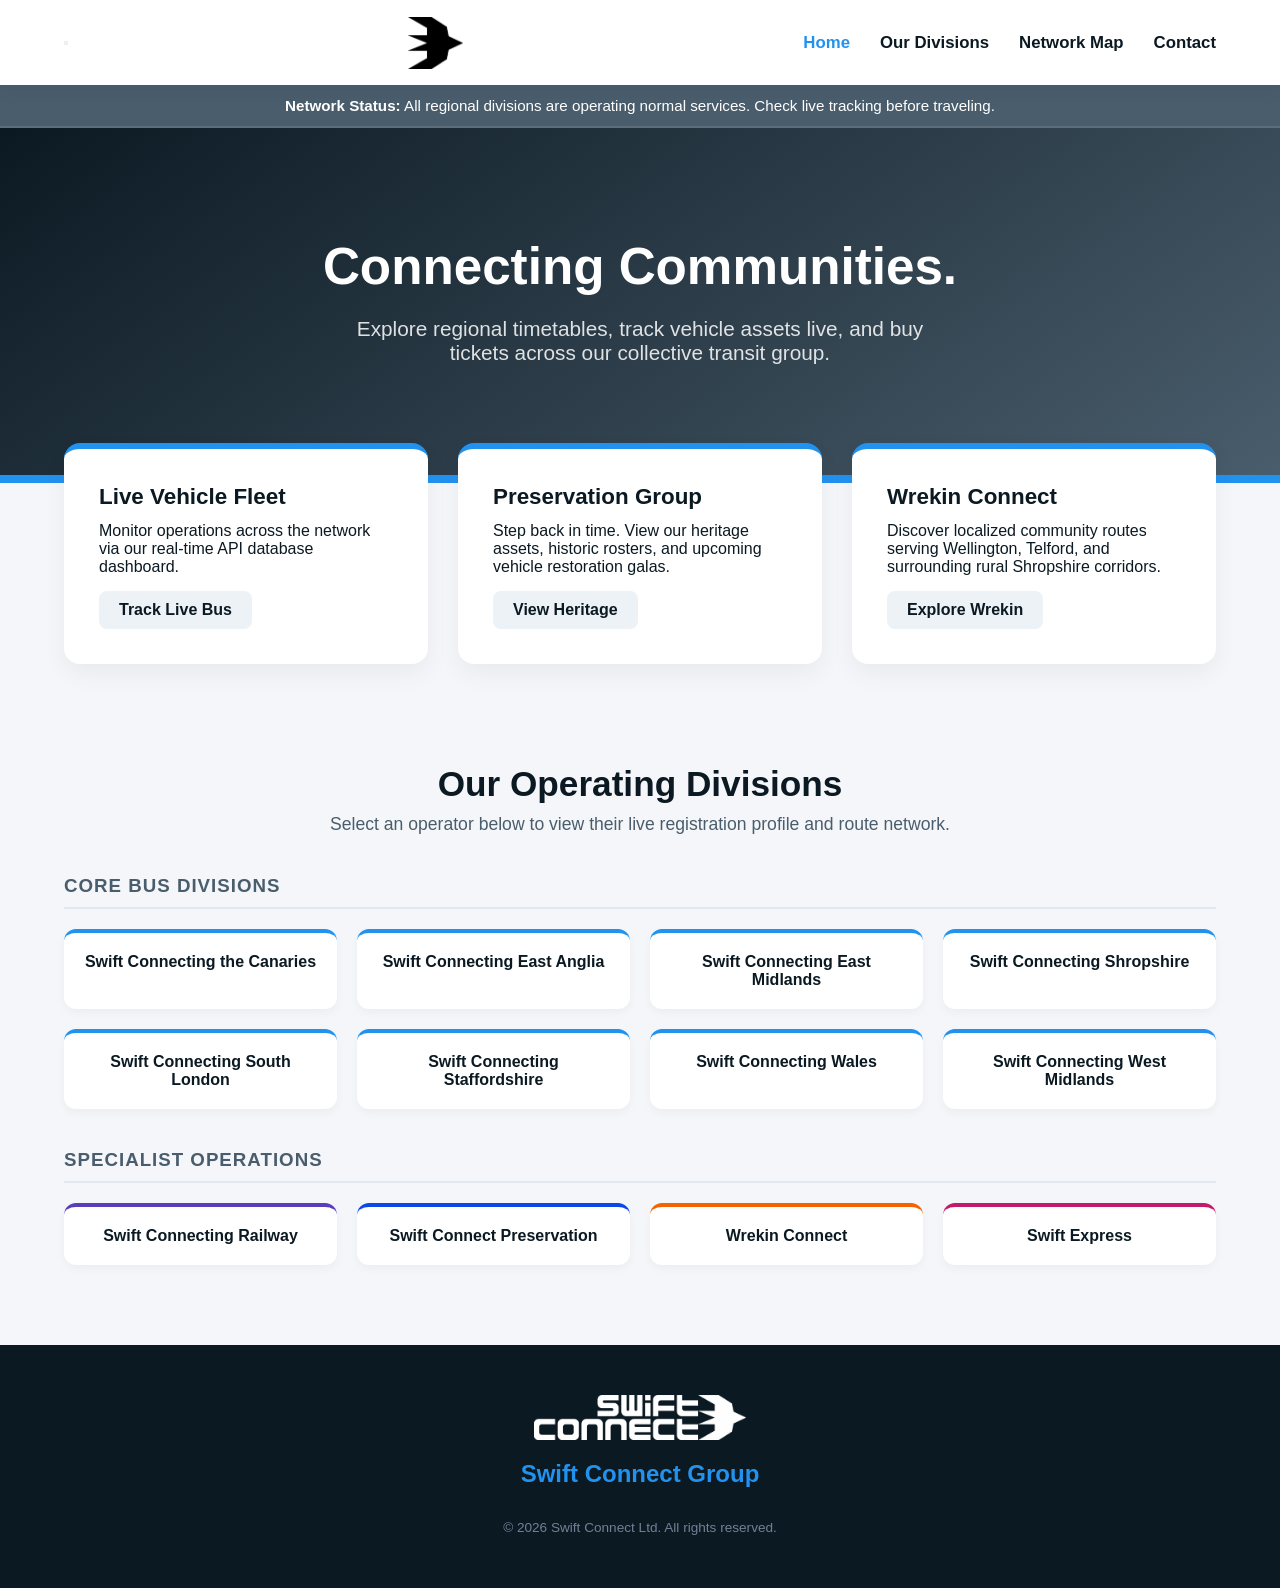
==== commit 0b1e428b: "Include app.js script in index.html Added a script tag to include app.js in the HTML." ====
--- a/index.html
+++ b/index.html
@@ -10,6 +10,11 @@
 
     <header class="site-header">
         <div class="container header-container">
+            <button class="mobile-toggle" aria-label="Toggle navigation">
+                <span></span>
+                <span></span>
+                <span></span>
+            </button>
             <div class="brand-logo">
                 <a href="index.html">
                     <img id="dynamic-logo" src="Swift Connect Icon Black.png" alt="Swift Connect Logo" class="nav-logo">
@@ -96,5 +101,6 @@
         </div>
     </footer>
 
+    <script src="app.js"></script>
 </body>
 </html>
--- a/style.css
+++ b/style.css
@@ -307,7 +307,7 @@
 }
 
 /* ==========================================
-   SIMPLE PAGES & LIVE FLEET TRACKING
+   SIMPLE PAGES, TRACKING & MAP
    ========================================== */
 .simple-page-header {
     background-color: var(--dark);
@@ -341,6 +341,17 @@
 .fleet-card h3 {
     font-size: 1.2rem;
     margin-bottom: 5px;
+}
+
+#network-map {
+    width: 100%;
+    height: 65vh; /* Scales to monitor size */
+    min-height: 500px;
+    border-radius: var(--radius-card);
+    border: 4px solid var(--primary);
+    box-shadow: 0 10px 25px rgba(11, 25, 34, 0.08);
+    background-color: #e2e8f0;
+    z-index: 1; /* Keeps the map tiles firmly below your sticky nav menu */
 }
 
 /* ==========================================
@@ -561,7 +572,7 @@
 .brand-col {
     display: flex;
     flex-direction: column;
-    align-items: flex-start;
+    align-items: center;
 }
 
 .footer-logo {
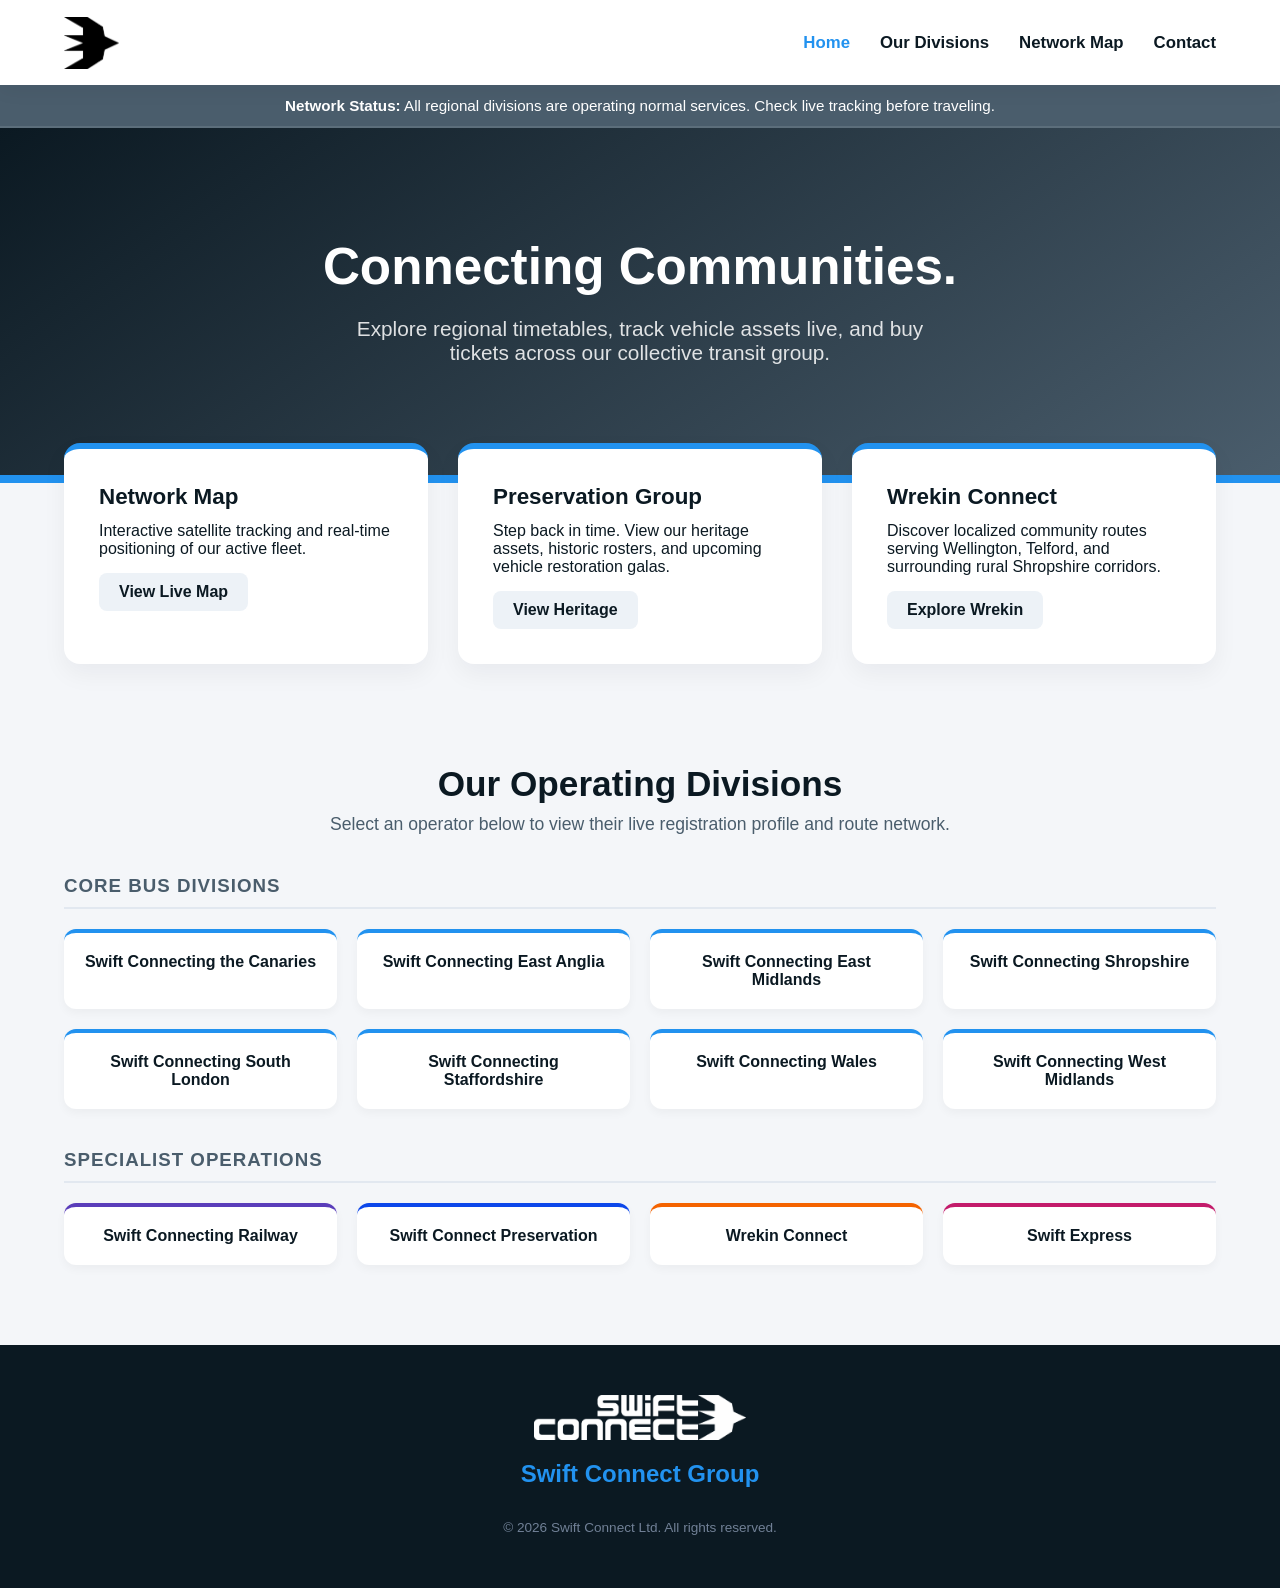
==== commit e72d601e: "Replace Live Vehicle Fleet section with Network Map" ====
--- a/index.html
+++ b/index.html
@@ -48,9 +48,9 @@
 
     <main class="container quick-links">
         <div class="card">
-            <h3>Live Vehicle Fleet</h3>
-            <p>Monitor operations across the network via our real-time API database dashboard.</p>
-            <a href="live.html" class="btn-secondary">Track Live Bus</a>
+            <h3>Network Map</h3>
+            <p>Interactive satellite tracking and real-time positioning of our active fleet.</p>
+            <a href="map.html" class="btn-secondary">View Live Map</a>
         </div>
         <div class="card">
             <h3>Preservation Group</h3>
--- a/style.css
+++ b/style.css
@@ -23,25 +23,25 @@
 
 /* Theme Variant Overrides */
 body[data-theme="swift-express"] {
-    --primary: #c31b6b;   /* Australian Robin Pink */
-    --secondary: #4b5164; /* Nuthatch Grey */
-    --dark: #0b1321;      /* Crow Deep Dark */
+    --primary: #c31b6b;   
+    --secondary: #4b5164; 
+    --dark: #0b1321;      
 }
 
 body[data-theme="wrekin"] {
-    --primary: #f46300;   /* Chaffinch Orange */
-    --secondary: #4a5d6c; /* Wood Pigeon */
+    --primary: #f46300;   
+    --secondary: #4a5d6c; 
     --dark: #0b1922;
 }
 
 body[data-theme="swift-rail"] {
-    --primary: #5a3dba;   /* Custom Railway Purple */
+    --primary: #5a3dba;   
     --secondary: #333d47;
     --dark: #0d0a1a;
 }
 
 body[data-theme="swift-classic"] {
-    --primary: #0c47ea;   /* Heritage Dark Blue */
+    --primary: #0c47ea;   
     --secondary: #718096;
     --dark: #1a202c;
 }
@@ -76,7 +76,7 @@
 }
 
 /* ==========================================
-   HEADER NAVIGATION
+   HEADER NAVIGATION & MOBILE BURGER MENU
    ========================================== */
 .site-header {
     background-color: var(--light);
@@ -115,6 +115,33 @@
 
 .main-nav a:hover, .main-nav a.active {
     color: var(--primary);
+}
+
+/* Mobile Toggle Button (Hidden on Desktop) */
+.mobile-toggle {
+    display: none; 
+    flex-direction: column;
+    justify-content: space-between;
+    width: 30px;
+    height: 22px;
+    background: transparent;
+    border: none;
+    cursor: pointer;
+    padding: 0;
+    z-index: 1001;
+}
+
+.mobile-toggle span {
+    width: 100%;
+    height: 3px;
+    background-color: var(--dark);
+    border-radius: 4px;
+    transition: background-color 0.2s ease;
+}
+
+/* Burger color shifts when active, does NOT turn into an X */
+.mobile-toggle.is-active span {
+    background-color: var(--primary);
 }
 
 /* Alert Banner */
@@ -201,7 +228,7 @@
 }
 
 /* ==========================================
-   GENERAL UI COMPONENTS (Inputs & Buttons)
+   GENERAL UI COMPONENTS
    ========================================== */
 .input-group {
     margin-bottom: 18px;
@@ -345,13 +372,13 @@
 
 #network-map {
     width: 100%;
-    height: 65vh; /* Scales to monitor size */
+    height: 65vh; 
     min-height: 500px;
     border-radius: var(--radius-card);
     border: 4px solid var(--primary);
     box-shadow: 0 10px 25px rgba(11, 25, 34, 0.08);
     background-color: #e2e8f0;
-    z-index: 1; /* Keeps the map tiles firmly below your sticky nav menu */
+    z-index: 1; 
 }
 
 /* ==========================================
@@ -413,7 +440,6 @@
     color: var(--primary);
 }
 
-/* Division Brand Highlights for the directory */
 .highlight-rail { border-top-color: #5a3dba; }
 .highlight-classic { border-top-color: #0c47ea; }
 .highlight-wrekin { border-top-color: #f46300; }
@@ -483,7 +509,6 @@
     word-break: break-word;
 }
 
-/* State messaging UI */
 .loading-spinner-box, .error-box {
     padding: 40px;
     text-align: center;
@@ -535,7 +560,6 @@
     line-height: 1.4;
 }
 
-/* Sub-Operator Navigation Metadata Links */
 .route-pill-operator {
     font-size: 0.8rem;
     color: var(--primary);
@@ -602,6 +626,44 @@
    RESPONSIVE DESIGN RULES
    ========================================== */
 @media (max-width: 992px) {
+    /* Reveals the burger toggle & positions it on the left */
+    .mobile-toggle {
+        display: flex; 
+    }
+    
+    /* Changes header layout so the Burger is strictly on the left, Logo is on the right */
+    .header-container {
+        flex-direction: row; 
+    }
+
+    /* Takes the navigation out of the normal header flow and makes it a slide-in sidebar */
+    .main-nav {
+        position: fixed;
+        top: 85px; 
+        left: -100%; /* Hidden off-screen to the left by default */
+        width: 300px;
+        max-width: 80vw;
+        height: calc(100vh - 85px);
+        background-color: var(--light);
+        box-shadow: 4px 0 15px rgba(11, 25, 34, 0.1);
+        transition: left 0.3s cubic-bezier(0.25, 0.8, 0.25, 1);
+        z-index: 999;
+    }
+    
+    /* Class activated by JavaScript to slide the menu into view */
+    .main-nav.is-open {
+        left: 0;
+    }
+
+    /* Stack links vertically inside the open menu */
+    .main-nav ul {
+        flex-direction: column;
+        padding: 40px 30px;
+        gap: 25px;
+        display: flex; 
+    }
+
+    /* Normal grid adjustments */
     .hero-content {
         flex-direction: column;
         text-align: center;
@@ -617,9 +679,6 @@
         align-items: flex-start;
         gap: 20px;
     }
-    .main-nav ul {
-        display: none; 
-    }
     .route-pill {
         flex: 1 1 100%;
     }
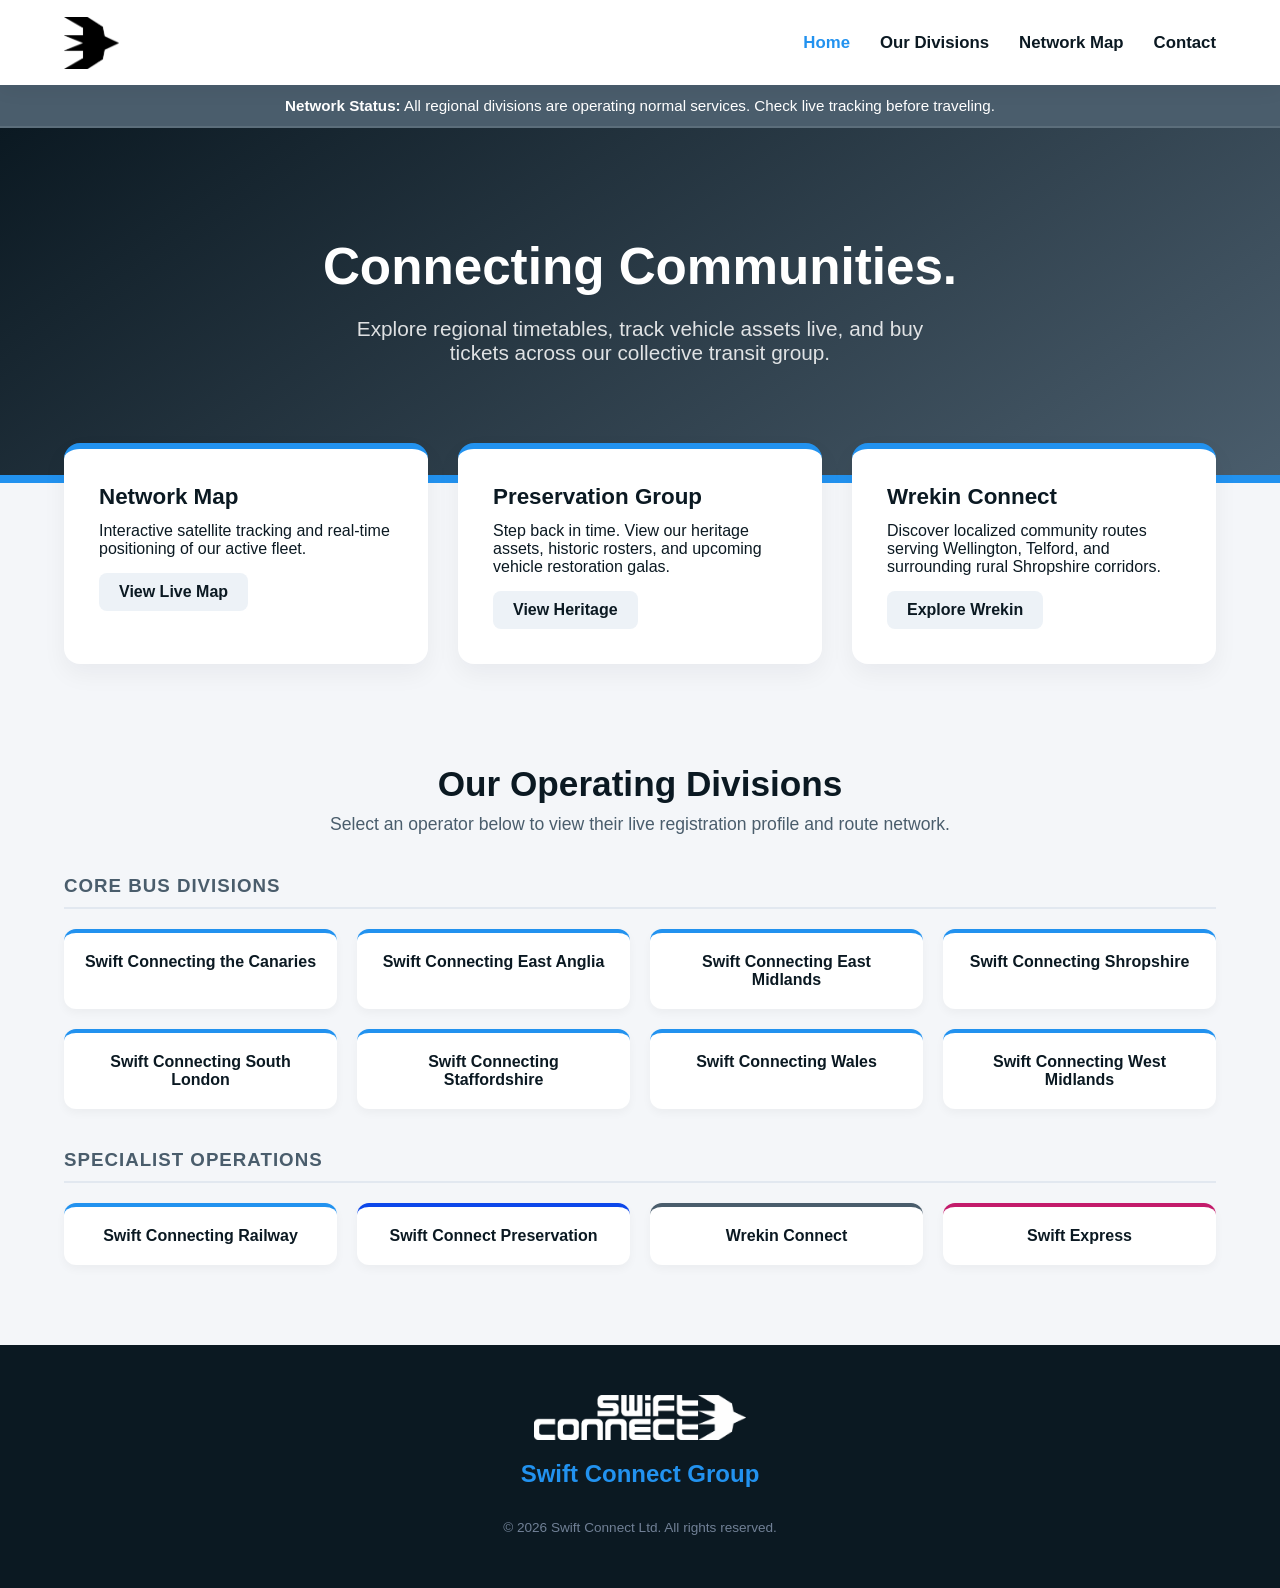
==== commit 6c29b313: "Remove highlight class from Swift Connecting Railway link" ====
--- a/index.html
+++ b/index.html
@@ -84,7 +84,7 @@
 
         <h3 class="directory-subtitle" style="margin-top: 40px;">Specialist Operations</h3>
         <div class="directory-grid">
-            <a href="operator.html?op=Swift Connecting Railway" class="directory-card highlight-rail">Swift Connecting Railway</a>
+            <a href="operator.html?op=Swift Connecting Railway" class="directory-card">Swift Connecting Railway</a>
             <a href="operator.html?op=Swift Connect Preservation" class="directory-card highlight-classic">Swift Connect Preservation</a>
             <a href="operator.html?op=Wrekin Connect" class="directory-card highlight-wrekin">Wrekin Connect</a>
             <a href="operator.html?op=Swift Express" class="directory-card highlight-express">Swift Express</a>
--- a/style.css
+++ b/style.css
@@ -24,27 +24,18 @@
 /* Theme Variant Overrides */
 body[data-theme="swift-express"] {
     --primary: #c31b6b;   
-    --secondary: #4b5164; 
-    --dark: #0b1321;      
 }
 
 body[data-theme="wrekin"] {
-    --primary: #f46300;   
-    --secondary: #4a5d6c; 
-    --dark: #0b1922;
-}
-
-body[data-theme="swift-rail"] {
-    --primary: #5a3dba;   
-    --secondary: #333d47;
-    --dark: #0d0a1a;
+    --primary: #4a5d6c;   
 }
 
 body[data-theme="swift-classic"] {
     --primary: #0c47ea;   
-    --secondary: #718096;
-    --dark: #1a202c;
-}
+}
+
+/* Everything else defaults to #2292EF implicitly */
+
 
 /* ==========================================
    GLOBAL RESET & BASICS
@@ -117,7 +108,6 @@
     color: var(--primary);
 }
 
-/* Mobile Toggle Button (Hidden on Desktop) */
 .mobile-toggle {
     display: none; 
     flex-direction: column;
@@ -139,7 +129,6 @@
     transition: background-color 0.2s ease;
 }
 
-/* Burger color shifts when active, does NOT turn into an X */
 .mobile-toggle.is-active span {
     background-color: var(--primary);
 }
@@ -440,13 +429,59 @@
     color: var(--primary);
 }
 
-.highlight-rail { border-top-color: #5a3dba; }
 .highlight-classic { border-top-color: #0c47ea; }
-.highlight-wrekin { border-top-color: #f46300; }
+.highlight-wrekin { border-top-color: #4a5d6c; }
 .highlight-express { border-top-color: #c31b6b; }
 
-/* ==========================================
-   DATA DISPLAYS (Operator Info Page)
+
+/* ==========================================
+   NEW OPERATOR METRICS DISPLAY BANNER
+   ========================================== */
+.operator-meta-banner {
+    display: flex;
+    flex-wrap: wrap;
+    gap: 15px;
+    background-color: #f8fafc;
+    padding: 20px;
+    border-radius: var(--radius-soft);
+    margin-bottom: 35px;
+    border: 1px solid #e2e8f0;
+    border-left: 6px solid var(--secondary);
+}
+
+.meta-box {
+    flex: 1;
+    min-width: 200px;
+    display: flex;
+    flex-direction: column;
+}
+
+.meta-label {
+    font-size: 0.85rem;
+    font-weight: 700;
+    text-transform: uppercase;
+    color: var(--secondary);
+    letter-spacing: 0.5px;
+    margin-bottom: 6px;
+}
+
+.meta-value {
+    font-size: 1.3rem;
+    font-weight: 700;
+    color: var(--dark);
+}
+
+.routes-section-title {
+    font-size: 1.5rem;
+    margin-bottom: 15px;
+    color: var(--dark);
+    border-bottom: 2px solid #edf2f7;
+    padding-bottom: 10px;
+}
+
+
+/* ==========================================
+   DATA DISPLAYS (Shared Elements)
    ========================================== */
 .page-content {
     margin-top: 40px;
@@ -474,41 +509,6 @@
     display: inline-block;
 }
 
-.intro-text {
-    font-size: 1.1rem;
-    color: var(--secondary);
-    margin-bottom: 30px;
-}
-
-.data-grid {
-    display: grid;
-    grid-template-columns: repeat(2, 1fr);
-    gap: 20px;
-}
-
-.data-item-row {
-    background-color: #f8fafc;
-    padding: 16px 20px;
-    border-radius: 8px;
-    border-left: 4px solid var(--secondary);
-}
-
-.data-label {
-    font-size: 0.85rem;
-    font-weight: 700;
-    text-transform: uppercase;
-    color: var(--secondary);
-    letter-spacing: 0.5px;
-}
-
-.data-value {
-    font-size: 1.2rem;
-    font-weight: 600;
-    margin-top: 4px;
-    color: var(--dark);
-    word-break: break-word;
-}
-
 .loading-spinner-box, .error-box {
     padding: 40px;
     text-align: center;
@@ -521,6 +521,7 @@
     color: #e53e3e;
 }
 
+
 /* ==========================================
    ROUTE LISTINGS ON OPERATOR PAGE
    ========================================== */
@@ -528,7 +529,6 @@
     display: flex;
     flex-wrap: wrap;
     gap: 12px;
-    margin-top: 10px;
 }
 
 .route-pill {
@@ -541,10 +541,10 @@
     box-shadow: 0 2px 6px rgba(11,25,34,0.03);
     flex: 1 1 calc(50% - 12px); 
     min-width: 250px;
-    
     display: flex;
     flex-direction: column;
     justify-content: center;
+    transition: transform 0.2s, box-shadow 0.2s;
 }
 
 .route-pill strong {
@@ -577,6 +577,59 @@
     opacity: 0.85;
 }
 
+/* Hover effects for clickable route elements */
+.route-pill-interactive {
+    cursor: pointer;
+}
+
+.route-pill-interactive:hover {
+    transform: translateY(-3px);
+    box-shadow: 0 6px 15px rgba(11,25,34,0.08);
+}
+
+
+/* ==========================================
+   ROUTE DETAIL PAGE COMPONENTS
+   ========================================== */
+.route-data-table {
+    width: 100%;
+    border-collapse: collapse;
+    margin: 20px 0;
+    background-color: var(--light);
+    border-radius: var(--radius-soft);
+    overflow: hidden;
+    box-shadow: 0 4px 10px rgba(0,0,0,0.03);
+}
+
+.route-data-table th, .route-data-table td {
+    padding: 15px;
+    text-align: left;
+    border-bottom: 1px solid #edf2f7;
+}
+
+.route-data-table th {
+    background-color: #f8fafc;
+    font-weight: 700;
+    color: var(--secondary);
+    width: 30%;
+}
+
+.route-data-table td {
+    font-weight: 600;
+    color: var(--dark);
+}
+
+.timetable-placeholder {
+    background-color: #f8fafc;
+    border: 2px dashed #cbd5e0;
+    padding: 40px;
+    text-align: center;
+    border-radius: var(--radius-soft);
+    color: var(--secondary);
+    margin-top: 20px;
+}
+
+
 /* ==========================================
    FOOTER PATTERNS
    ========================================== */
@@ -626,21 +679,18 @@
    RESPONSIVE DESIGN RULES
    ========================================== */
 @media (max-width: 992px) {
-    /* Reveals the burger toggle & positions it on the left */
     .mobile-toggle {
         display: flex; 
     }
     
-    /* Changes header layout so the Burger is strictly on the left, Logo is on the right */
     .header-container {
         flex-direction: row; 
     }
 
-    /* Takes the navigation out of the normal header flow and makes it a slide-in sidebar */
     .main-nav {
         position: fixed;
         top: 85px; 
-        left: -100%; /* Hidden off-screen to the left by default */
+        left: -100%; 
         width: 300px;
         max-width: 80vw;
         height: calc(100vh - 85px);
@@ -650,12 +700,10 @@
         z-index: 999;
     }
     
-    /* Class activated by JavaScript to slide the menu into view */
     .main-nav.is-open {
         left: 0;
     }
 
-    /* Stack links vertically inside the open menu */
     .main-nav ul {
         flex-direction: column;
         padding: 40px 30px;
@@ -663,7 +711,6 @@
         display: flex; 
     }
 
-    /* Normal grid adjustments */
     .hero-content {
         flex-direction: column;
         text-align: center;
